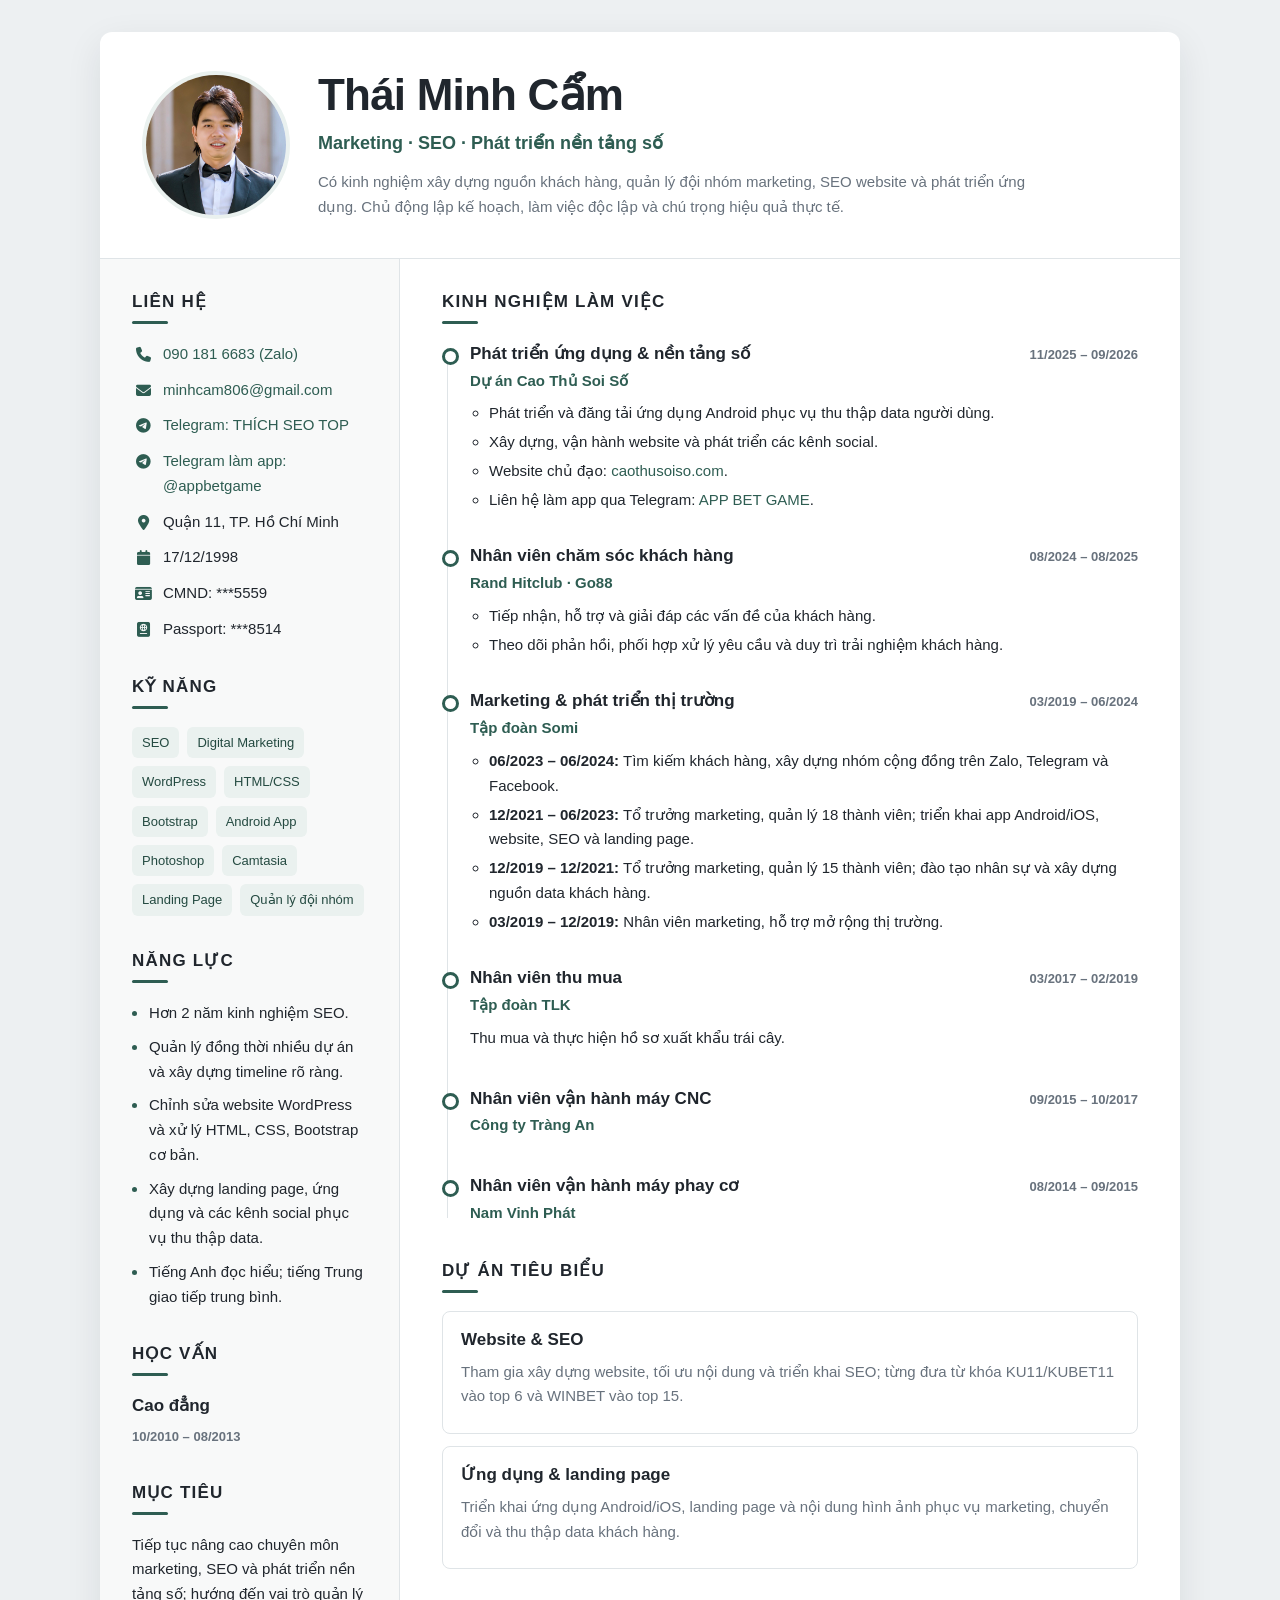
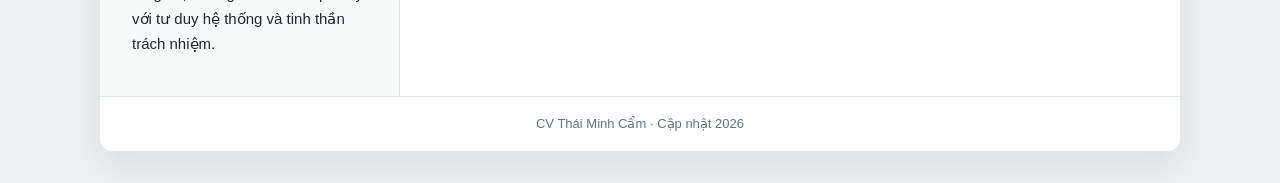
==== index.html @ f23adc75 "update" ====
<!doctype html>
<html lang="vi">
  <head>
    <meta charset="utf-8" />
    <meta name="viewport" content="width=device-width, initial-scale=1" />
    <meta
      name="description"
      content="CV Thái Minh Cẩm - Marketing, SEO và phát triển nền tảng số"
    />
    <title>CV Thái Minh Cẩm</title>
    <link rel="stylesheet" href="fonts/fontawesome/css/all.css" />
    <link rel="stylesheet" href="css/style.css" />
  </head>
  <body>
    <article class="resume">
      <header class="hero">
        <img
          class="portrait"
          src="images/photo_2024-06-10_02-25-06.jpg"
          alt="Ảnh chân dung Thái Minh Cẩm"
        />
        <div>
          <h1>Thái Minh Cẩm</h1>
          <p class="role">Marketing · SEO · Phát triển nền tảng số</p>
          <p class="summary">
            Có kinh nghiệm xây dựng nguồn khách hàng, quản lý đội nhóm
            marketing, SEO website và phát triển ứng dụng. Chủ động lập kế
            hoạch, làm việc độc lập và chú trọng hiệu quả thực tế.
          </p>
        </div>
      </header>
      <div class="layout">
        <aside>
          <section>
            <h2>Liên hệ</h2>
            <ul class="contact-list">
              <li>
                <i class="fa-solid fa-phone"></i
                ><a href="tel:0901816683">090 181 6683 (Zalo)</a>
              </li>
              <li>
                <i class="fa-solid fa-envelope"></i
                ><a href="mailto:minhcam806@gmail.com">minhcam806@gmail.com</a>
              </li>
              <li>
                <i class="fa-brands fa-telegram"></i
                ><a href="https://t.me/caamrdev" target="_blank" rel="noopener"
                  >Telegram: THÍCH SEO TOP</a
                >
              </li>
              <li>
                <i class="fa-brands fa-telegram"></i
                ><a
                  href="https://t.me/appbetgame"
                  target="_blank"
                  rel="noopener"
                  >Telegram làm app: @appbetgame</a
                >
              </li>
              <li>
                <i class="fa-solid fa-location-dot"></i
                ><span>Quận 11, TP. Hồ Chí Minh</span>
              </li>
              <li>
                <i class="fa-solid fa-calendar"></i><span>17/12/1998</span>
              </li>
              <li>
                <i class="fa-solid fa-id-card"></i><span>CMND: ***5559</span>
              </li>
              <li>
                <i class="fa-solid fa-passport"></i
                ><span>Passport: ***8514</span>
              </li>
            </ul>
          </section>
          <section>
            <h2>Kỹ năng</h2>
            <ul class="tag-list">
              <li>SEO</li>
              <li>Digital Marketing</li>
              <li>WordPress</li>
              <li>HTML/CSS</li>
              <li>Bootstrap</li>
              <li>Android App</li>
              <li>Photoshop</li>
              <li>Camtasia</li>
              <li>Landing Page</li>
              <li>Quản lý đội nhóm</li>
            </ul>
          </section>
          <section>
            <h2>Năng lực</h2>
            <ul class="plain-list">
              <li>Hơn 2 năm kinh nghiệm SEO.</li>
              <li>
                Quản lý đồng thời nhiều dự án và xây dựng timeline rõ ràng.
              </li>
              <li>
                Chỉnh sửa website WordPress và xử lý HTML, CSS, Bootstrap cơ
                bản.
              </li>
              <li>
                Xây dựng landing page, ứng dụng và các kênh social phục vụ thu
                thập data.
              </li>
              <li>Tiếng Anh đọc hiểu; tiếng Trung giao tiếp trung bình.</li>
            </ul>
          </section>
          <section>
            <h2>Học vấn</h2>
            <h3>Cao đẳng</h3>
            <p class="date">10/2010 – 08/2013</p>
          </section>
          <section>
            <h2>Mục tiêu</h2>
            <p>
              Tiếp tục nâng cao chuyên môn marketing, SEO và phát triển nền tảng
              số; hướng đến vai trò quản lý với tư duy hệ thống và tinh thần
              trách nhiệm.
            </p>
          </section>
        </aside>
        <main>
          <section>
            <h2>Kinh nghiệm làm việc</h2>
            <ol class="timeline">
              <li class="job">
                <div class="job-heading">
                  <h3>Phát triển ứng dụng &amp; nền tảng số</h3>
                  <span class="date">11/2025 – 09/2026</span>
                </div>
                <p class="company">Dự án Cao Thủ Soi Số</p>
                <ul>
                  <li>
                    Phát triển và đăng tải ứng dụng Android phục vụ thu thập
                    data người dùng.
                  </li>
                  <li>
                    Xây dựng, vận hành website và phát triển các kênh social.
                  </li>
                  <li>
                    Website chủ đạo:
                    <a
                      href="https://caothusoiso.com"
                      target="_blank"
                      rel="noopener"
                      >caothusoiso.com</a
                    >.
                  </li>
                  <li>
                    Liên hệ làm app qua Telegram:
                    <a
                      href="https://t.me/appbetgame"
                      target="_blank"
                      rel="noopener"
                      >APP BET GAME</a
                    >.
                  </li>
                </ul>
              </li>
              <li class="job">
                <div class="job-heading">
                  <h3>Nhân viên chăm sóc khách hàng</h3>
                  <span class="date">08/2024 – 08/2025</span>
                </div>
                <p class="company">Rand Hitclub · Go88</p>
                <ul>
                  <li>
                    Tiếp nhận, hỗ trợ và giải đáp các vấn đề của khách hàng.
                  </li>
                  <li>
                    Theo dõi phản hồi, phối hợp xử lý yêu cầu và duy trì trải
                    nghiệm khách hàng.
                  </li>
                </ul>
              </li>
              <li class="job">
                <div class="job-heading">
                  <h3>Marketing &amp; phát triển thị trường</h3>
                  <span class="date">03/2019 – 06/2024</span>
                </div>
                <p class="company">Tập đoàn Somi</p>
                <ul>
                  <li>
                    <strong>06/2023 – 06/2024:</strong> Tìm kiếm khách hàng, xây
                    dựng nhóm cộng đồng trên Zalo, Telegram và Facebook.
                  </li>
                  <li>
                    <strong>12/2021 – 06/2023:</strong> Tổ trưởng marketing,
                    quản lý 18 thành viên; triển khai app Android/iOS, website,
                    SEO và landing page.
                  </li>
                  <li>
                    <strong>12/2019 – 12/2021:</strong> Tổ trưởng marketing,
                    quản lý 15 thành viên; đào tạo nhân sự và xây dựng nguồn
                    data khách hàng.
                  </li>
                  <li>
                    <strong>03/2019 – 12/2019:</strong> Nhân viên marketing, hỗ
                    trợ mở rộng thị trường.
                  </li>
                </ul>
              </li>
              <li class="job">
                <div class="job-heading">
                  <h3>Nhân viên thu mua</h3>
                  <span class="date">03/2017 – 02/2019</span>
                </div>
                <p class="company">Tập đoàn TLK</p>
                <p>Thu mua và thực hiện hồ sơ xuất khẩu trái cây.</p>
              </li>
              <li class="job">
                <div class="job-heading">
                  <h3>Nhân viên vận hành máy CNC</h3>
                  <span class="date">09/2015 – 10/2017</span>
                </div>
                <p class="company">Công ty Tràng An</p>
              </li>
              <li class="job">
                <div class="job-heading">
                  <h3>Nhân viên vận hành máy phay cơ</h3>
                  <span class="date">08/2014 – 09/2015</span>
                </div>
                <p class="company">Nam Vinh Phát</p>
              </li>
            </ol>
          </section>
          <section>
            <h2>Dự án tiêu biểu</h2>
            <div class="project">
              <h3>Website &amp; SEO</h3>
              <p>
                Tham gia xây dựng website, tối ưu nội dung và triển khai SEO;
                từng đưa từ khóa KU11/KUBET11 vào top 6 và WINBET vào top 15.
              </p>
            </div>
            <div class="project">
              <h3>Ứng dụng &amp; landing page</h3>
              <p>
                Triển khai ứng dụng Android/iOS, landing page và nội dung hình
                ảnh phục vụ marketing, chuyển đổi và thu thập data khách hàng.
              </p>
            </div>
          </section>
        </main>
      </div>
      <footer>CV Thái Minh Cẩm · Cập nhật 2026</footer>
    </article>
  </body>
</html>
---- css/style.css ----
:root {
  --ink: #20262d;
  --muted: #68727d;
  --accent: #2e5d52;
  --soft: #eaf1ef;
  --line: #dfe4e7;
  --paper: #fff;
  --canvas: #edf0f2;
}
* {
  box-sizing: border-box;
}
body {
  margin: 0;
  color: var(--ink);
  background: var(--canvas);
  font:
    15px/1.65 -apple-system,
    BlinkMacSystemFont,
    "Segoe UI",
    Roboto,
    Arial,
    sans-serif;
}
a {
  color: var(--accent);
  text-decoration: none;
}
a:hover {
  text-decoration: underline;
}
.resume {
  width: min(1080px, calc(100% - 32px));
  margin: 32px auto;
  background: var(--paper);
  border-radius: 12px;
  box-shadow: 0 12px 36px rgba(25, 35, 45, 0.09);
  overflow: hidden;
}
.hero {
  display: grid;
  grid-template-columns: 148px 1fr;
  gap: 28px;
  align-items: center;
  padding: 38px 42px;
  border-bottom: 1px solid var(--line);
}
.portrait {
  width: 148px;
  height: 148px;
  object-fit: cover;
  border-radius: 50%;
  border: 4px solid var(--soft);
}
h1 {
  margin: 0;
  font-size: clamp(30px, 5vw, 44px);
  line-height: 1.15;
  letter-spacing: -0.8px;
}
.role {
  margin: 8px 0 12px;
  color: var(--accent);
  font-size: 18px;
  font-weight: 600;
}
.summary {
  max-width: 720px;
  margin: 0;
  color: var(--muted);
}
.layout {
  display: grid;
  grid-template-columns: 300px minmax(0, 1fr);
}
aside {
  padding: 32px;
  background: #f8f9f9;
  border-right: 1px solid var(--line);
}
main {
  min-width: 0;
  padding: 32px 42px 42px;
}
section + section {
  margin-top: 34px;
}
h2 {
  margin: 0 0 18px;
  font-size: 17px;
  line-height: 1.3;
  letter-spacing: 1.2px;
  text-transform: uppercase;
}
h2:after {
  content: "";
  display: block;
  width: 36px;
  height: 3px;
  margin-top: 8px;
  background: var(--accent);
  border-radius: 4px;
}
h3 {
  margin: 0;
  font-size: 17px;
  line-height: 1.4;
}
p {
  margin: 8px 0;
}
.contact-list,
.plain-list,
.tag-list,
.timeline {
  margin: 0;
  padding: 0;
  list-style: none;
}
.contact-list li {
  display: grid;
  grid-template-columns: 22px 1fr;
  gap: 9px;
  margin: 11px 0;
  overflow-wrap: anywhere;
}
.contact-list i {
  margin-top: 5px;
  color: var(--accent);
  text-align: center;
}
.plain-list li {
  position: relative;
  margin: 9px 0;
  padding-left: 17px;
}
.plain-list li:before {
  content: "";
  position: absolute;
  left: 0;
  top: 0.68em;
  width: 5px;
  height: 5px;
  border-radius: 50%;
  background: var(--accent);
}
.tag-list {
  display: flex;
  flex-wrap: wrap;
  gap: 8px;
}
.tag-list li {
  padding: 5px 10px;
  background: var(--soft);
  color: #244a41;
  border-radius: 6px;
  font-size: 13px;
}
.timeline {
  position: relative;
}
.timeline:before {
  content: "";
  position: absolute;
  top: 7px;
  bottom: 8px;
  left: 5px;
  width: 1px;
  background: var(--line);
}
.job {
  position: relative;
  padding: 0 0 28px 28px;
}
.job:last-child {
  padding-bottom: 0;
}
.job:before {
  content: "";
  position: absolute;
  top: 6px;
  left: 0;
  width: 11px;
  height: 11px;
  border: 3px solid var(--accent);
  border-radius: 50%;
  background: var(--paper);
}
.job-heading {
  display: flex;
  justify-content: space-between;
  align-items: baseline;
  gap: 18px;
}
.date {
  flex: 0 0 auto;
  color: var(--muted);
  font-size: 13px;
  font-weight: 600;
  white-space: nowrap;
}
.company {
  margin: 3px 0 8px;
  color: var(--accent);
  font-weight: 600;
}
.job ul {
  margin: 8px 0 0;
  padding-left: 19px;
}
.job li {
  margin: 4px 0;
}
.project {
  padding: 16px 18px;
  border: 1px solid var(--line);
  border-radius: 8px;
}
.project + .project {
  margin-top: 12px;
}
.project p {
  color: var(--muted);
}
footer {
  padding: 16px 42px;
  border-top: 1px solid var(--line);
  color: var(--muted);
  font-size: 13px;
  text-align: center;
}
@media (max-width: 760px) {
  .resume {
    width: 100%;
    margin: 0;
    border-radius: 0;
    box-shadow: none;
  }
  .hero {
    grid-template-columns: 92px 1fr;
    gap: 18px;
    padding: 26px 20px;
  }
  .portrait {
    width: 92px;
    height: 92px;
  }
  .summary {
    grid-column: 1/-1;
  }
  .layout {
    grid-template-columns: 1fr;
  }
  aside {
    padding: 26px 20px;
    border-right: 0;
    border-bottom: 1px solid var(--line);
  }
  main {
    padding: 28px 20px 36px;
  }
  .job-heading {
    display: block;
  }
  .date {
    display: block;
    margin-top: 4px;
    white-space: normal;
  }
}
@media (max-width: 420px) {
  .hero {
    grid-template-columns: 1fr;
    text-align: center;
  }
  .portrait {
    margin: auto;
  }
  .role {
    font-size: 16px;
  }
}
@media print {
  @page {
    margin: 12mm;
  }
  body {
    background: #fff;
    font-size: 11px;
  }
  .resume {
    width: 100%;
    margin: 0;
    box-shadow: none;
    border-radius: 0;
  }
  .hero {
    padding: 20px 24px;
  }
  aside,
  main {
    padding: 22px 24px;
  }
  section + section {
    margin-top: 22px;
  }
  .job {
    padding-bottom: 18px;
    break-inside: avoid;
  }
  a {
    color: inherit;
  }
}
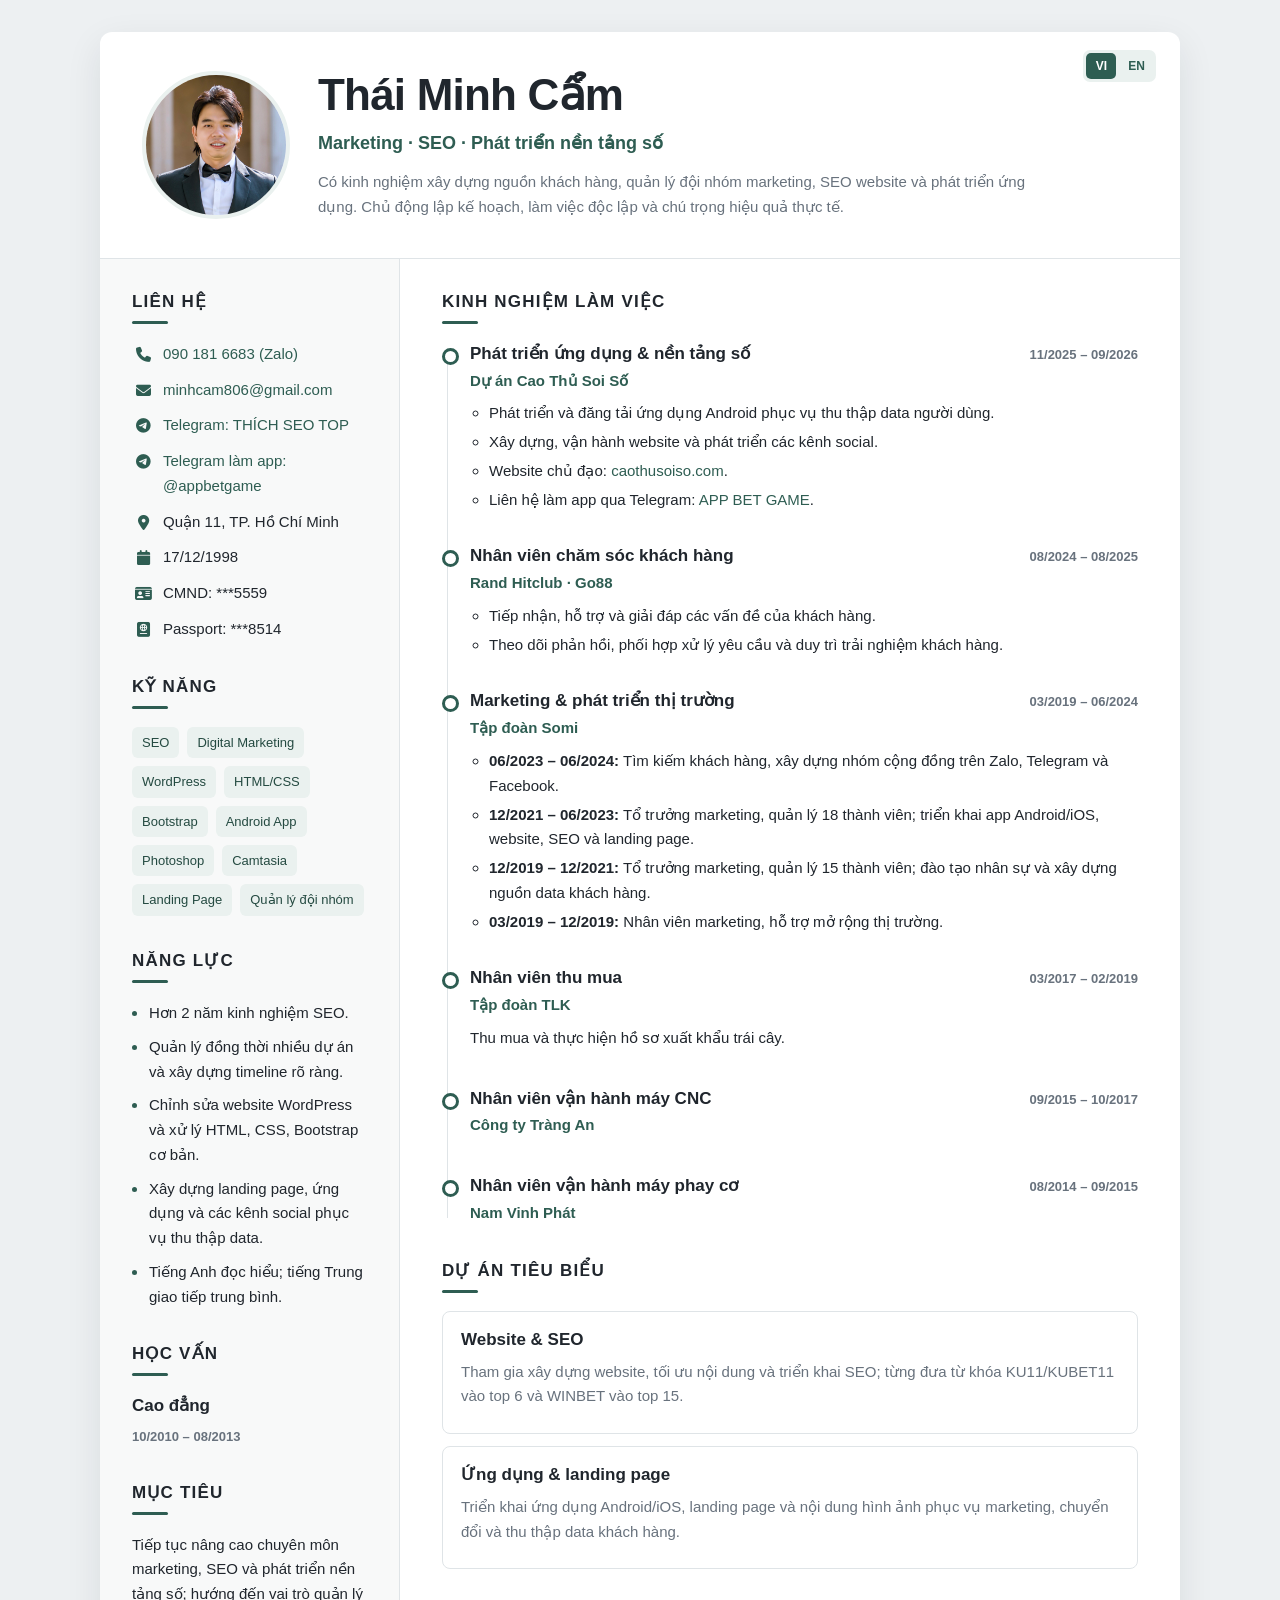
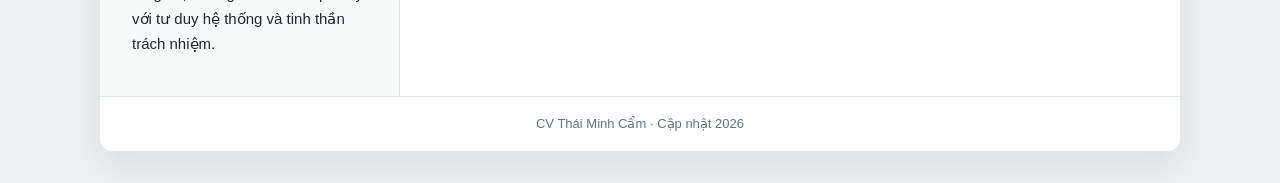
==== commit d2c0f9ba: "en" ====
--- a/index.html
+++ b/index.html
@@ -14,6 +14,10 @@
   <body>
     <article class="resume">
       <header class="hero">
+        <nav class="language-switcher" aria-label="Chọn ngôn ngữ">
+          <span aria-current="page">VI</span>
+          <a href="en.html" lang="en" hreflang="en">EN</a>
+        </nav>
         <img
           class="portrait"
           src="images/photo_2024-06-10_02-25-06.jpg"
--- a/css/style.css
+++ b/css/style.css
@@ -38,12 +38,41 @@
   overflow: hidden;
 }
 .hero {
+  position: relative;
   display: grid;
   grid-template-columns: 148px 1fr;
   gap: 28px;
   align-items: center;
   padding: 38px 42px;
   border-bottom: 1px solid var(--line);
+}
+.language-switcher {
+  position: absolute;
+  top: 18px;
+  right: 24px;
+  display: flex;
+  gap: 4px;
+  padding: 3px;
+  background: var(--soft);
+  border-radius: 7px;
+  font-size: 12px;
+  font-weight: 700;
+  line-height: 1;
+}
+.language-switcher a,
+.language-switcher span {
+  min-width: 30px;
+  padding: 7px 8px;
+  border-radius: 5px;
+  text-align: center;
+}
+.language-switcher span {
+  color: #fff;
+  background: var(--accent);
+}
+.language-switcher a:hover {
+  background: rgba(255, 255, 255, 0.7);
+  text-decoration: none;
 }
 .portrait {
   width: 148px;
@@ -311,4 +340,7 @@
   a {
     color: inherit;
   }
-}
+  .language-switcher {
+    display: none;
+  }
+}
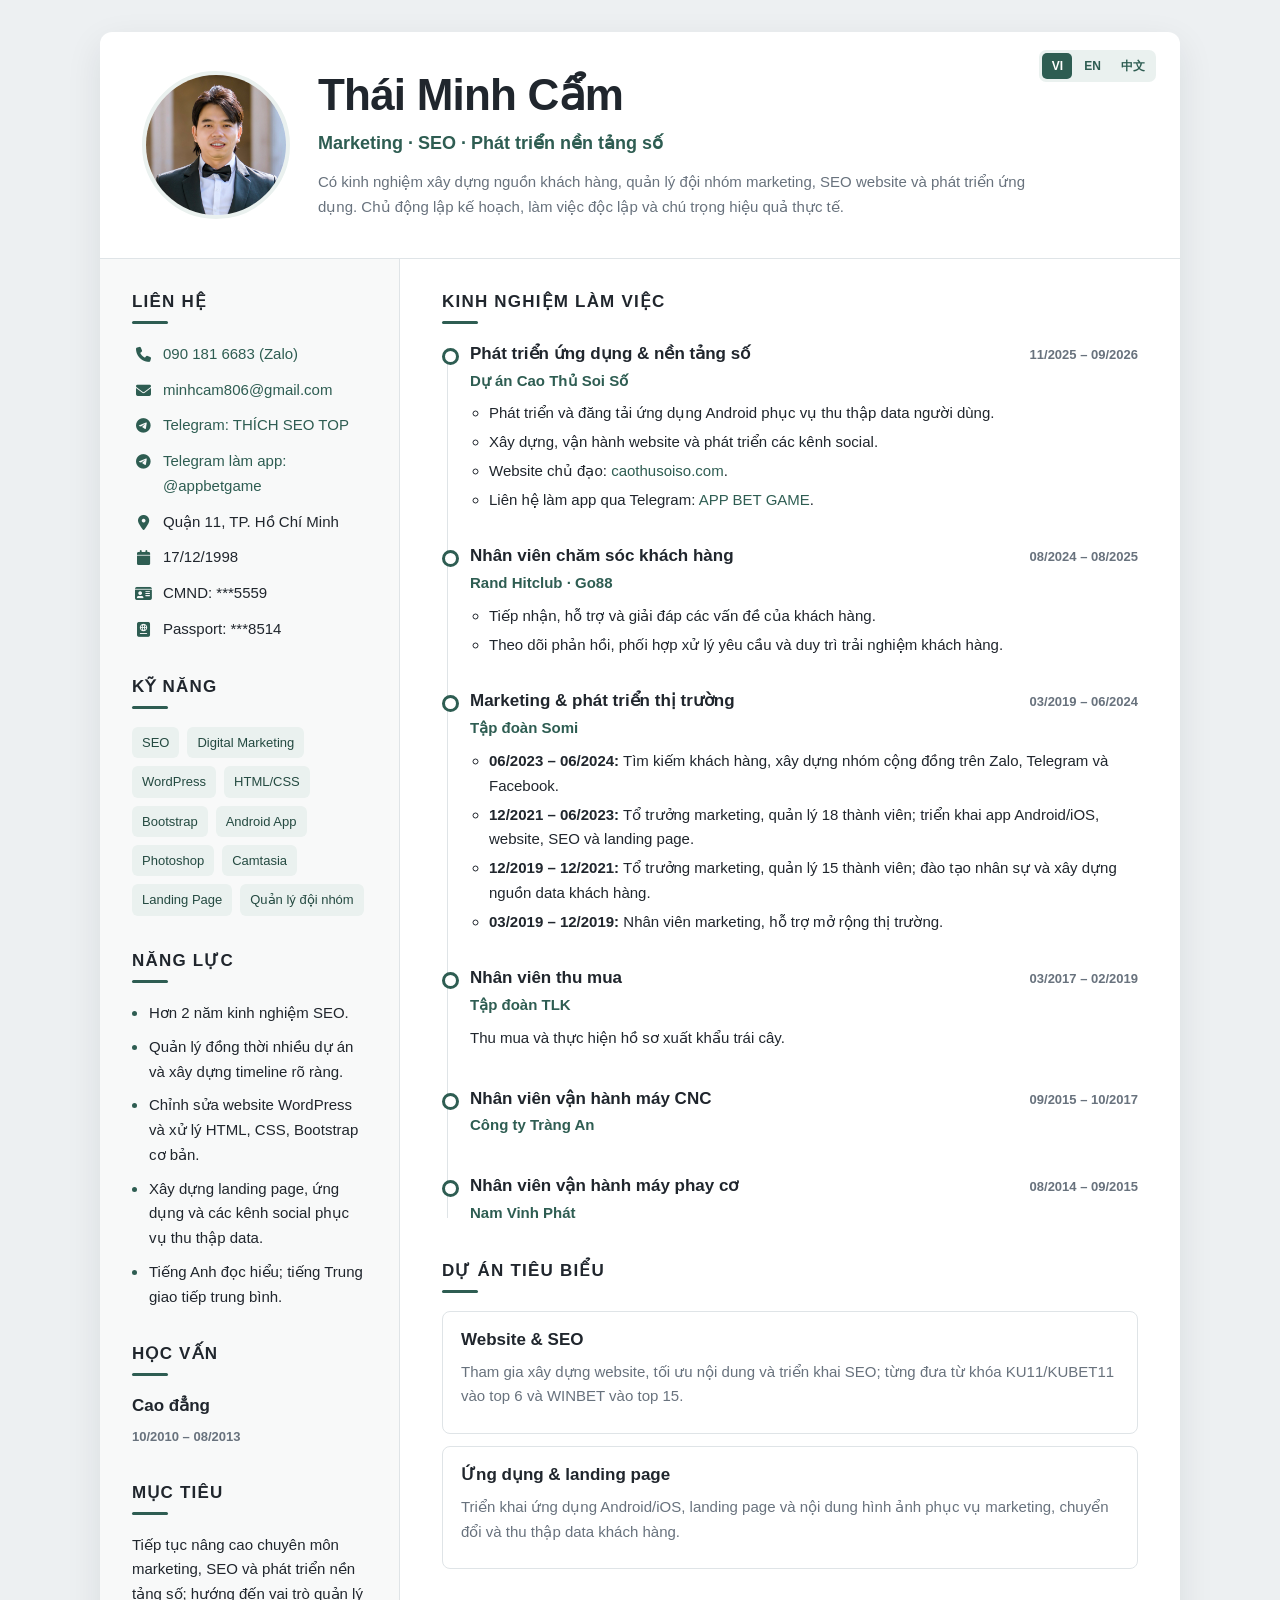
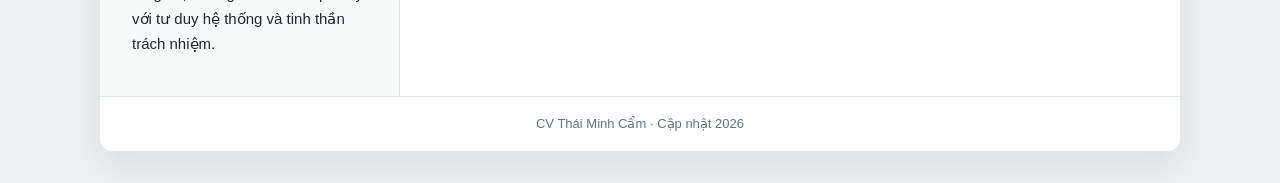
==== commit fbb6164a: "china" ====
--- a/index.html
+++ b/index.html
@@ -17,6 +17,7 @@
         <nav class="language-switcher" aria-label="Chọn ngôn ngữ">
           <span aria-current="page">VI</span>
           <a href="en.html" lang="en" hreflang="en">EN</a>
+          <a href="zh.html" lang="zh-Hans" hreflang="zh-Hans">中文</a>
         </nav>
         <img
           class="portrait"
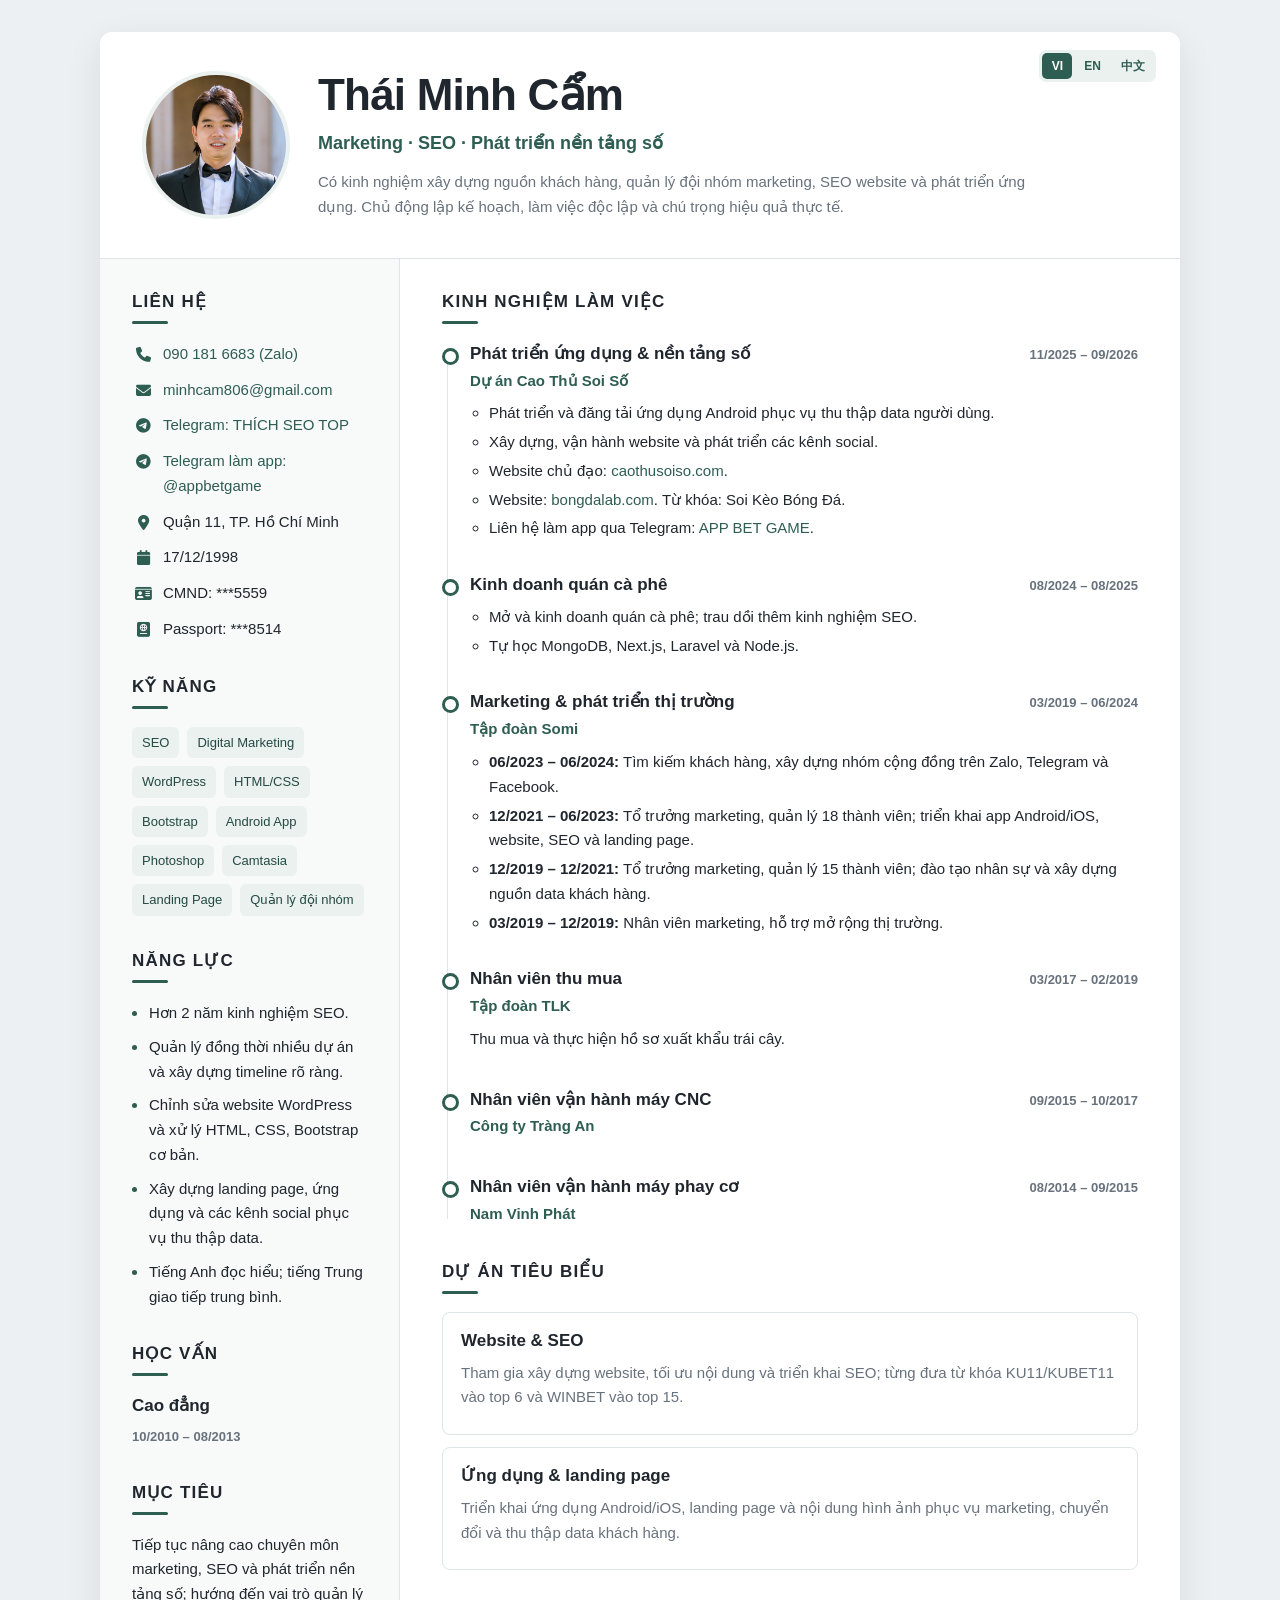
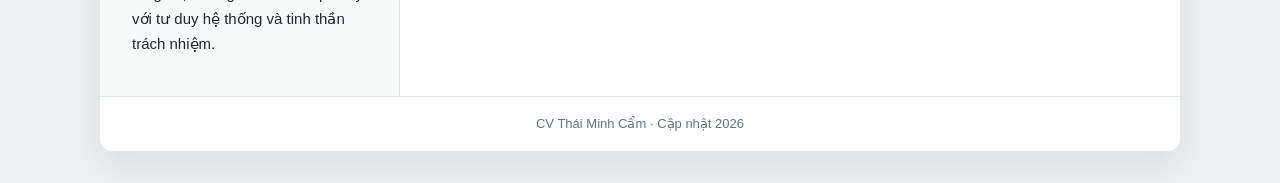
==== commit 3c4da631: "fix cv" ====
--- a/index.html
+++ b/index.html
@@ -153,6 +153,15 @@
                     >.
                   </li>
                   <li>
+                    Website:
+                    <a
+                      href="https://bongdalab.com"
+                      target="_blank"
+                      rel="noopener"
+                      >bongdalab.com</a
+                    >. Từ khóa: Soi Kèo Bóng Đá.
+                  </li>
+                  <li>
                     Liên hệ làm app qua Telegram:
                     <a
                       href="https://t.me/appbetgame"
@@ -165,18 +174,12 @@
               </li>
               <li class="job">
                 <div class="job-heading">
-                  <h3>Nhân viên chăm sóc khách hàng</h3>
+                  <h3>Kinh doanh quán cà phê</h3>
                   <span class="date">08/2024 – 08/2025</span>
                 </div>
-                <p class="company">Rand Hitclub · Go88</p>
                 <ul>
-                  <li>
-                    Tiếp nhận, hỗ trợ và giải đáp các vấn đề của khách hàng.
-                  </li>
-                  <li>
-                    Theo dõi phản hồi, phối hợp xử lý yêu cầu và duy trì trải
-                    nghiệm khách hàng.
-                  </li>
+                  <li>Mở và kinh doanh quán cà phê; trau dồi thêm kinh nghiệm SEO.</li>
+                  <li>Tự học MongoDB, Next.js, Laravel và Node.js.</li>
                 </ul>
               </li>
               <li class="job">
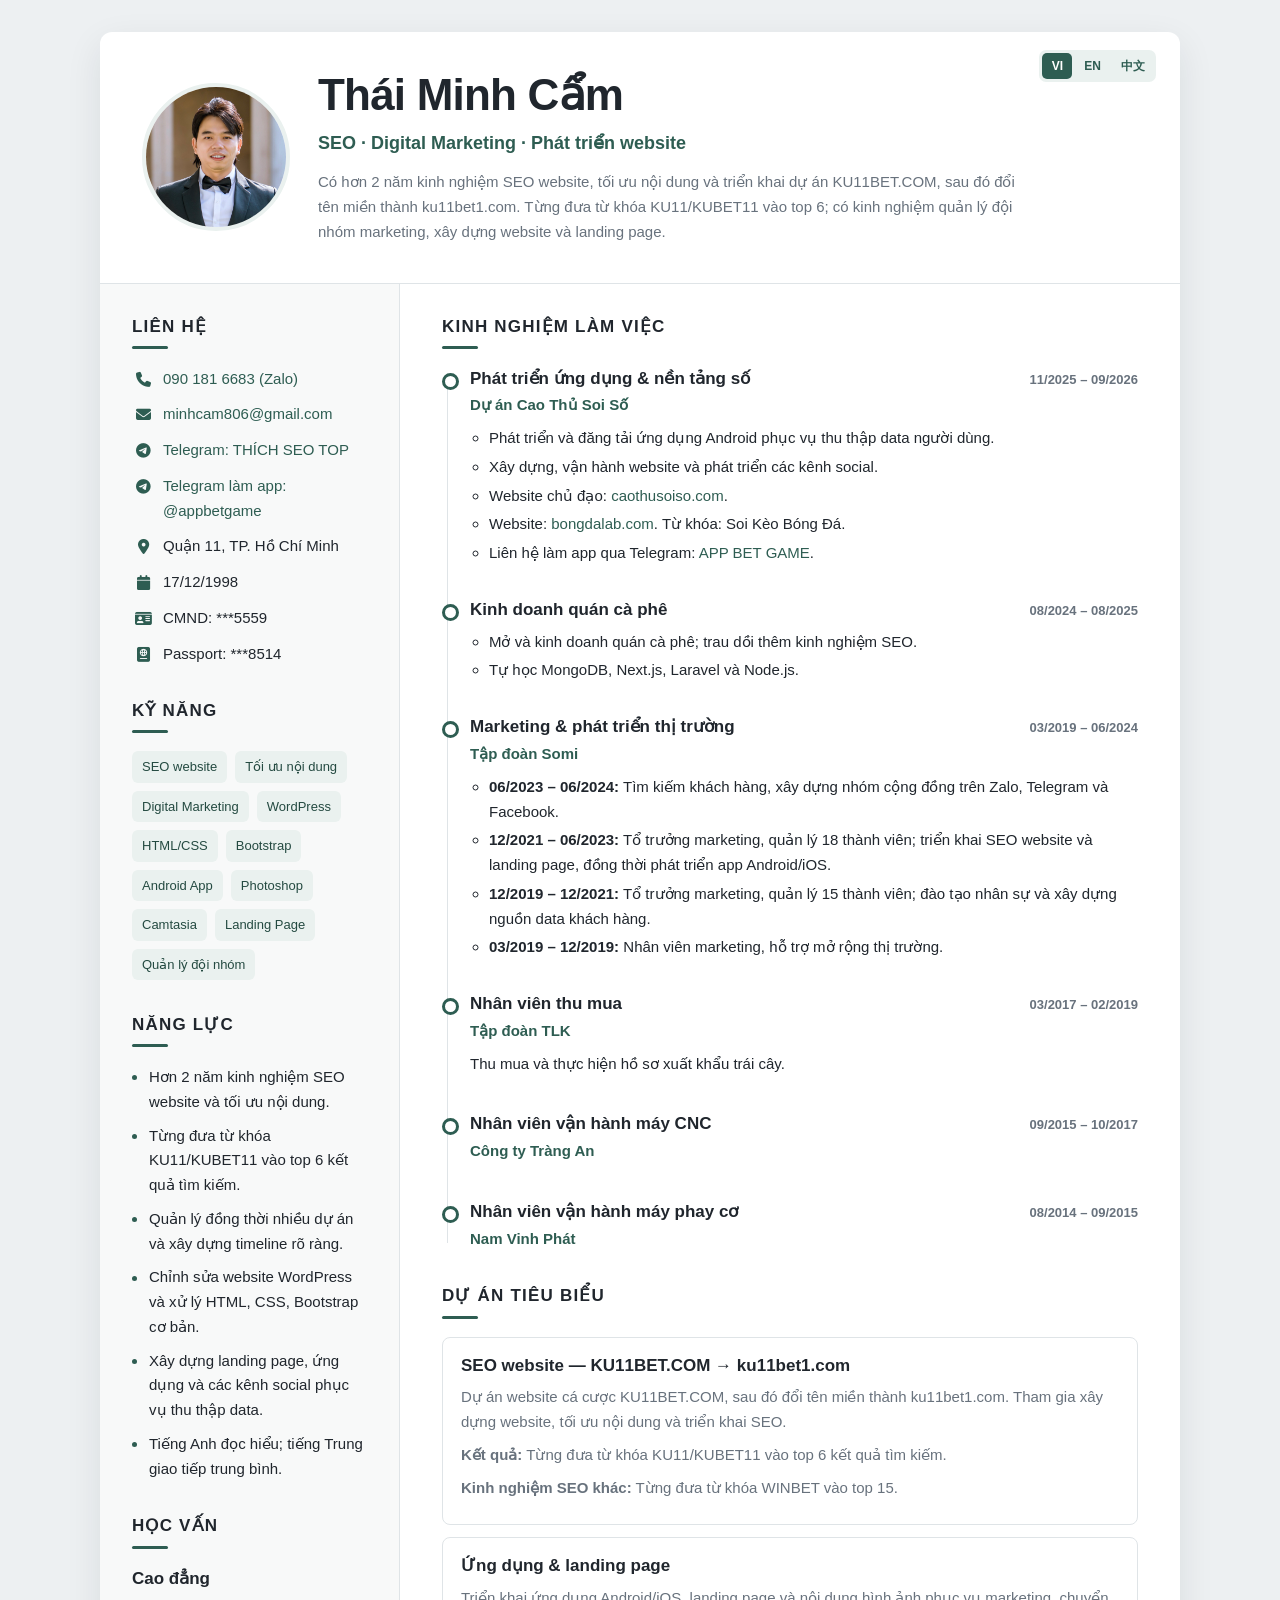
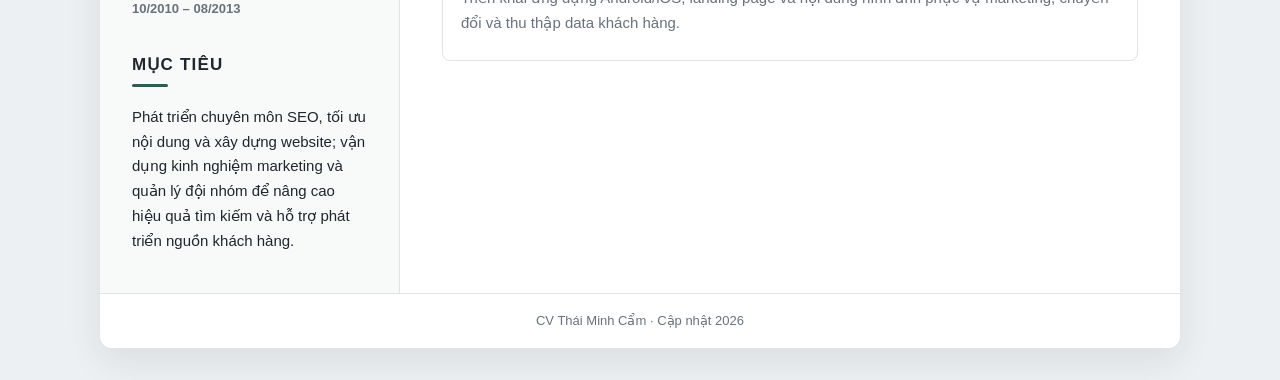
==== commit 97746e92: "update" ====
--- a/index.html
+++ b/index.html
@@ -5,7 +5,7 @@
     <meta name="viewport" content="width=device-width, initial-scale=1" />
     <meta
       name="description"
-      content="CV Thái Minh Cẩm - Marketing, SEO và phát triển nền tảng số"
+      content="CV Thái Minh Cẩm - SEO, Digital Marketing và phát triển website"
     />
     <title>CV Thái Minh Cẩm</title>
     <link rel="stylesheet" href="fonts/fontawesome/css/all.css" />
@@ -26,11 +26,12 @@
         />
         <div>
           <h1>Thái Minh Cẩm</h1>
-          <p class="role">Marketing · SEO · Phát triển nền tảng số</p>
+          <p class="role">SEO · Digital Marketing · Phát triển website</p>
           <p class="summary">
-            Có kinh nghiệm xây dựng nguồn khách hàng, quản lý đội nhóm
-            marketing, SEO website và phát triển ứng dụng. Chủ động lập kế
-            hoạch, làm việc độc lập và chú trọng hiệu quả thực tế.
+            Có hơn 2 năm kinh nghiệm SEO website, tối ưu nội dung và triển khai
+            dự án KU11BET.COM, sau đó đổi tên miền thành ku11bet1.com.
+            Từng đưa từ khóa KU11/KUBET11 vào top 6; có kinh nghiệm quản lý
+            đội nhóm marketing, xây dựng website và landing page.
           </p>
         </div>
       </header>
@@ -81,7 +82,8 @@
           <section>
             <h2>Kỹ năng</h2>
             <ul class="tag-list">
-              <li>SEO</li>
+              <li>SEO website</li>
+              <li>Tối ưu nội dung</li>
               <li>Digital Marketing</li>
               <li>WordPress</li>
               <li>HTML/CSS</li>
@@ -96,7 +98,8 @@
           <section>
             <h2>Năng lực</h2>
             <ul class="plain-list">
-              <li>Hơn 2 năm kinh nghiệm SEO.</li>
+              <li>Hơn 2 năm kinh nghiệm SEO website và tối ưu nội dung.</li>
+              <li>Từng đưa từ khóa KU11/KUBET11 vào top 6 kết quả tìm kiếm.</li>
               <li>
                 Quản lý đồng thời nhiều dự án và xây dựng timeline rõ ràng.
               </li>
@@ -119,9 +122,9 @@
           <section>
             <h2>Mục tiêu</h2>
             <p>
-              Tiếp tục nâng cao chuyên môn marketing, SEO và phát triển nền tảng
-              số; hướng đến vai trò quản lý với tư duy hệ thống và tinh thần
-              trách nhiệm.
+              Phát triển chuyên môn SEO, tối ưu nội dung và xây dựng website;
+              vận dụng kinh nghiệm marketing và quản lý đội nhóm để nâng cao
+              hiệu quả tìm kiếm và hỗ trợ phát triển nguồn khách hàng.
             </p>
           </section>
         </aside>
@@ -195,8 +198,8 @@
                   </li>
                   <li>
                     <strong>12/2021 – 06/2023:</strong> Tổ trưởng marketing,
-                    quản lý 18 thành viên; triển khai app Android/iOS, website,
-                    SEO và landing page.
+                    quản lý 18 thành viên; triển khai SEO website và landing page,
+                    đồng thời phát triển app Android/iOS.
                   </li>
                   <li>
                     <strong>12/2019 – 12/2021:</strong> Tổ trưởng marketing,
@@ -236,11 +239,14 @@
           <section>
             <h2>Dự án tiêu biểu</h2>
             <div class="project">
-              <h3>Website &amp; SEO</h3>
+              <h3>SEO website — KU11BET.COM → ku11bet1.com</h3>
               <p>
-                Tham gia xây dựng website, tối ưu nội dung và triển khai SEO;
-                từng đưa từ khóa KU11/KUBET11 vào top 6 và WINBET vào top 15.
+                Dự án website cá cược KU11BET.COM, sau đó đổi tên miền thành
+                ku11bet1.com. Tham gia xây dựng website, tối ưu nội dung và
+                triển khai SEO.
               </p>
+              <p><strong>Kết quả:</strong> Từng đưa từ khóa KU11/KUBET11 vào top 6 kết quả tìm kiếm.</p>
+              <p><strong>Kinh nghiệm SEO khác:</strong> Từng đưa từ khóa WINBET vào top 15.</p>
             </div>
             <div class="project">
               <h3>Ứng dụng &amp; landing page</h3>
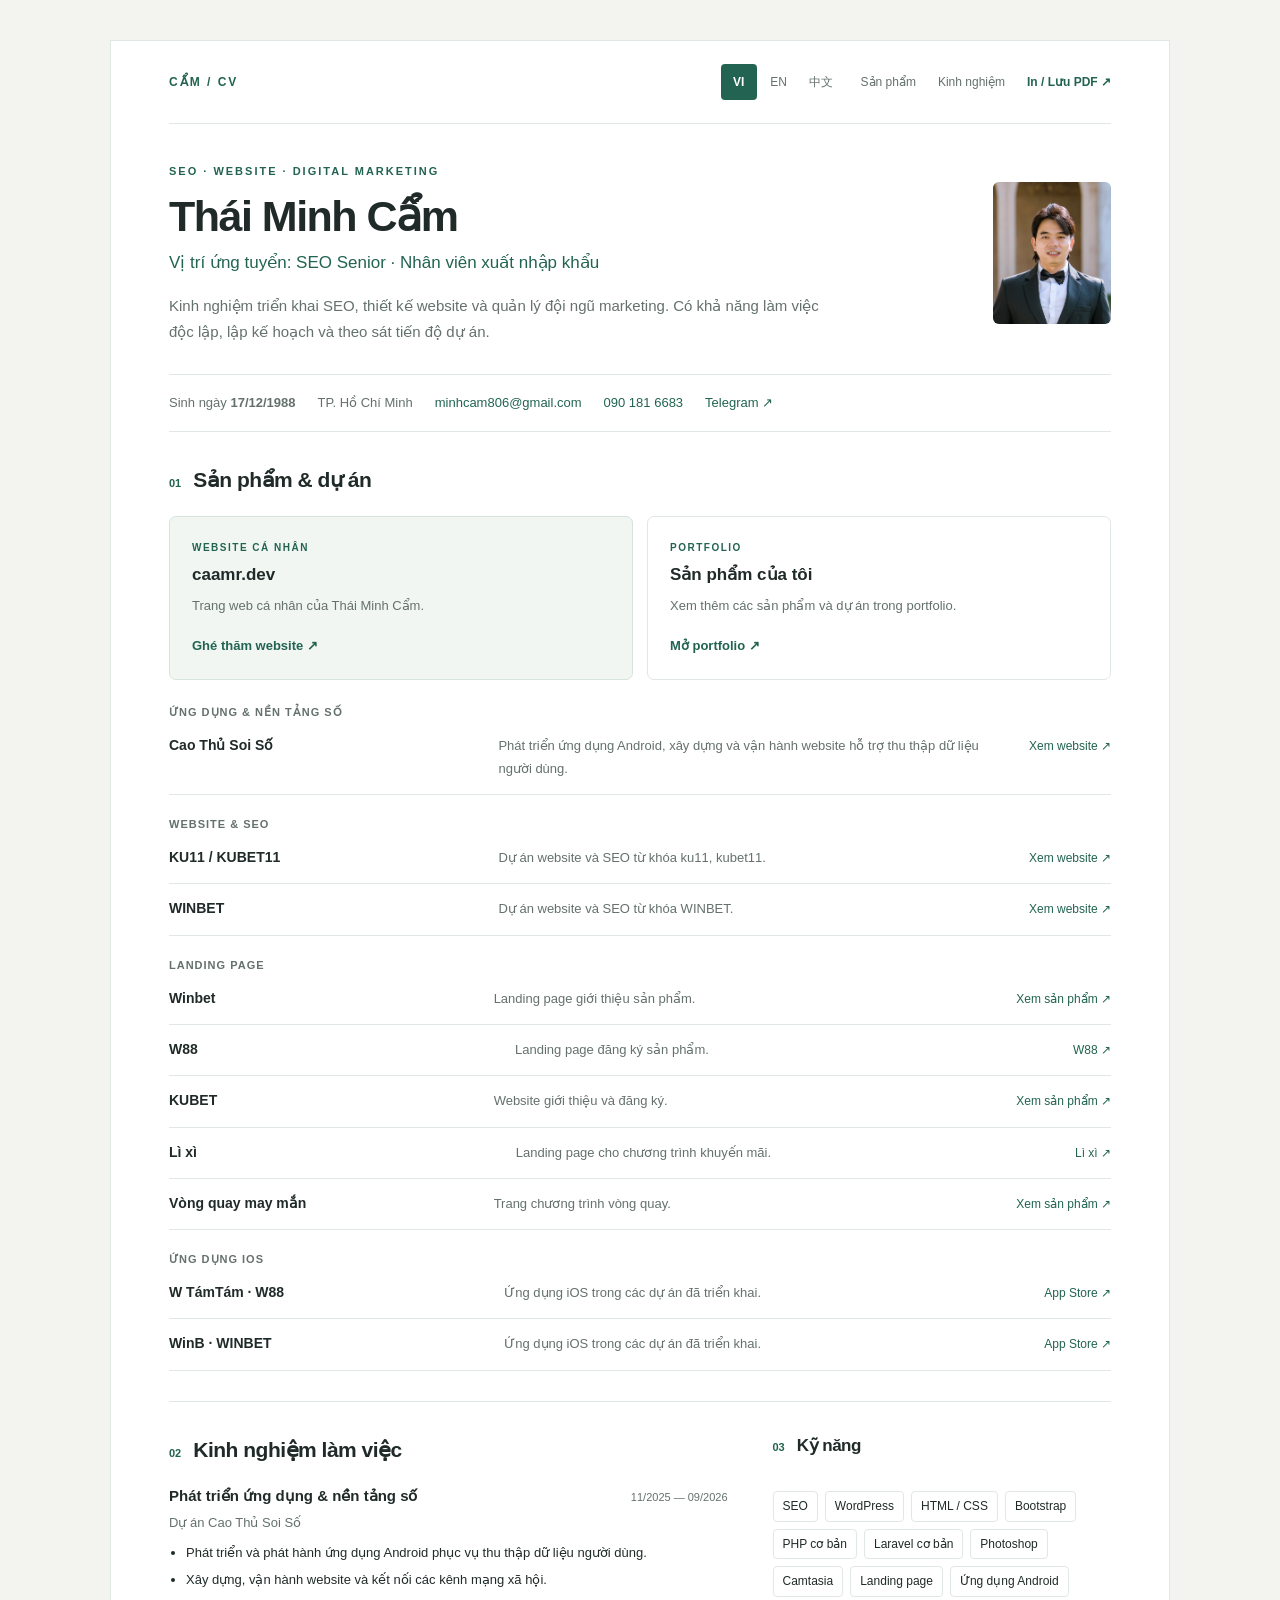
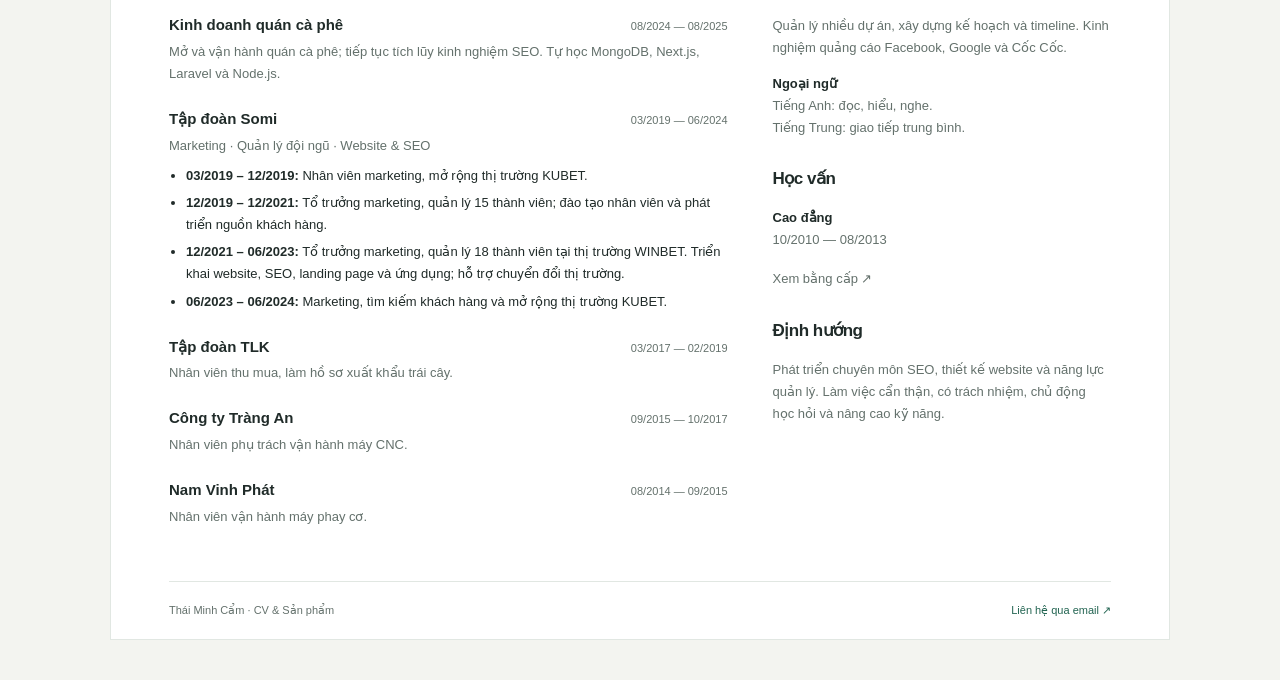
==== commit 74665a71: "update cv 25/10/24" ====
--- a/index.html
+++ b/index.html
@@ -5,260 +5,338 @@
     <meta name="viewport" content="width=device-width, initial-scale=1" />
     <meta
       name="description"
-      content="CV Thái Minh Cẩm - SEO, Digital Marketing và phát triển website"
+      content="CV Thái Minh Cẩm — SEO, thiết kế website và digital marketing. Sản phẩm, kinh nghiệm và thông tin liên hệ."
     />
-    <title>CV Thái Minh Cẩm</title>
-    <link rel="stylesheet" href="fonts/fontawesome/css/all.css" />
-    <link rel="stylesheet" href="css/style.css" />
+    <meta name="theme-color" content="#226451" />
+    <title>Thái Minh Cẩm — CV & Sản phẩm</title>
+    <link rel="alternate" hreflang="vi" href="index.html" />
+    <link rel="alternate" hreflang="en" href="en.html" />
+    <link rel="alternate" hreflang="zh-CN" href="zh.html" />
+    <link rel="stylesheet" href="styles.css" />
   </head>
   <body>
-    <article class="resume">
-      <header class="hero">
-        <nav class="language-switcher" aria-label="Chọn ngôn ngữ">
-          <span aria-current="page">VI</span>
-          <a href="en.html" lang="en" hreflang="en">EN</a>
-          <a href="zh.html" lang="zh-Hans" hreflang="zh-Hans">中文</a>
-        </nav>
-        <img
-          class="portrait"
-          src="images/photo_2024-06-10_02-25-06.jpg"
-          alt="Ảnh chân dung Thái Minh Cẩm"
-        />
-        <div>
-          <h1>Thái Minh Cẩm</h1>
-          <p class="role">SEO · Digital Marketing · Phát triển website</p>
-          <p class="summary">
-            Có hơn 2 năm kinh nghiệm SEO website, tối ưu nội dung và triển khai
-            dự án KU11BET.COM, sau đó đổi tên miền thành ku11bet1.com.
-            Từng đưa từ khóa KU11/KUBET11 vào top 6; có kinh nghiệm quản lý
-            đội nhóm marketing, xây dựng website và landing page.
+    <main class="sheet">
+      <header>
+        <div class="topbar">
+          <a class="brand" href="#">CẨM / CV</a>
+          <nav class="language-switcher" aria-label="Chọn ngôn ngữ">
+            <a href="index.html" lang="vi" hreflang="vi" aria-current="page"
+              >VI</a
+            >
+            <a href="en.html" lang="en" hreflang="en">EN</a>
+            <a href="zh.html" lang="zh-CN" hreflang="zh-CN">中文</a>
+          </nav>
+          <nav aria-label="Điều hướng CV">
+            <a href="#san-pham">Sản phẩm</a>
+            <a href="#kinh-nghiem">Kinh nghiệm</a>
+            <button class="print" type="button" onclick="window.print()">
+              In / Lưu PDF ↗
+            </button>
+          </nav>
+        </div>
+        <div class="hero">
+          <div>
+            <p class="eyebrow">SEO · Website · Digital Marketing</p>
+            <h1>Thái Minh Cẩm</h1>
+            <p class="role">Vị trí ứng tuyển: SEO Senior · Nhân viên xuất nhập khẩu</p>
+            <p class="intro">
+              Kinh nghiệm triển khai SEO, thiết kế website và quản lý đội ngũ
+              marketing. Có khả năng làm việc độc lập, lập kế hoạch và theo sát
+              tiến độ dự án.
+            </p>
+          </div>
+          <img
+            class="portrait"
+            src="images/photo_2024-06-10_02-25-06.jpg"
+            alt="Ảnh chân dung Thái Minh Cẩm"
+            width="118"
+            height="142"
+          />
+        </div>
+        <div class="contacts" aria-label="Thông tin cá nhân và liên hệ">
+          <span>Sinh ngày <strong>17/12/1988</strong></span>
+          <span>TP. Hồ Chí Minh</span>
+          <a href="mailto:minhcam806@gmail.com">minhcam806@gmail.com</a>
+          <a href="tel:+84901816683">090 181 6683</a>
+          <a
+            href="https://t.me/caamrdev"
+            target="_blank"
+            rel="noopener noreferrer"
+            >Telegram ↗</a
+          >
+        </div>
+      </header>
+      <section id="san-pham" aria-labelledby="products-title">
+        <div class="section-head">
+          <span class="number">01</span>
+          <h2 id="products-title">Sản phẩm & dự án</h2>
+        </div>
+        <div class="featured">
+          <article class="feature primary">
+            <span class="tag">Website cá nhân</span>
+            <h3>caamr.dev</h3>
+            <p>Trang web cá nhân của Thái Minh Cẩm.</p>
+            <a
+              href="https://caamr.dev"
+              target="_blank"
+              rel="noopener noreferrer"
+              >Ghé thăm website ↗</a
+            >
+          </article>
+          <article class="feature">
+            <span class="tag">Portfolio</span>
+            <h3>Sản phẩm của tôi</h3>
+            <p>Xem thêm các sản phẩm và dự án trong portfolio.</p>
+            <a
+              href="https://porfoliocaamr.vercel.app/"
+              target="_blank"
+              rel="noopener noreferrer"
+              >Mở portfolio ↗</a
+            >
+          </article>
+        </div>
+        <p class="project-group">Ứng dụng & nền tảng số</p>
+        <article class="project">
+          <h3>Cao Thủ Soi Số</h3>
+          <p>
+            Phát triển ứng dụng Android, xây dựng và vận hành website hỗ trợ thu
+            thập dữ liệu người dùng.
           </p>
-        </div>
-      </header>
-      <div class="layout">
-        <aside>
-          <section>
-            <h2>Liên hệ</h2>
-            <ul class="contact-list">
-              <li>
-                <i class="fa-solid fa-phone"></i
-                ><a href="tel:0901816683">090 181 6683 (Zalo)</a>
-              </li>
-              <li>
-                <i class="fa-solid fa-envelope"></i
-                ><a href="mailto:minhcam806@gmail.com">minhcam806@gmail.com</a>
-              </li>
-              <li>
-                <i class="fa-brands fa-telegram"></i
-                ><a href="https://t.me/caamrdev" target="_blank" rel="noopener"
-                  >Telegram: THÍCH SEO TOP</a
-                >
-              </li>
-              <li>
-                <i class="fa-brands fa-telegram"></i
-                ><a
-                  href="https://t.me/appbetgame"
-                  target="_blank"
-                  rel="noopener"
-                  >Telegram làm app: @appbetgame</a
-                >
-              </li>
-              <li>
-                <i class="fa-solid fa-location-dot"></i
-                ><span>Quận 11, TP. Hồ Chí Minh</span>
-              </li>
-              <li>
-                <i class="fa-solid fa-calendar"></i><span>17/12/1998</span>
-              </li>
-              <li>
-                <i class="fa-solid fa-id-card"></i><span>CMND: ***5559</span>
-              </li>
-              <li>
-                <i class="fa-solid fa-passport"></i
-                ><span>Passport: ***8514</span>
+          <a
+            href="https://caothusoiso.com"
+            target="_blank"
+            rel="noopener noreferrer"
+            >Xem website ↗</a
+          >
+        </article>
+        <p class="project-group">Website & SEO</p>
+        <article class="project">
+          <h3>KU11 / KUBET11</h3>
+          <p>Dự án website và SEO từ khóa ku11, kubet11.</p>
+          <a
+            href="https://ku11bet1.com"
+            target="_blank"
+            rel="noopener noreferrer"
+            >Xem website ↗</a
+          >
+        </article>
+        <article class="project">
+          <h3>WINBET</h3>
+          <p>Dự án website và SEO từ khóa WINBET.</p>
+          <a
+            href="https://webwinbet.com"
+            target="_blank"
+            rel="noopener noreferrer"
+            >Xem website ↗</a
+          >
+        </article>
+        <p class="project-group">Landing page</p>
+        <article class="project">
+          <h3>Winbet</h3>
+          <p>Landing page giới thiệu sản phẩm.</p>
+          <a
+            href="https://www.kuby77pro.asia/winbet"
+            target="_blank"
+            rel="noopener noreferrer"
+            >Xem sản phẩm ↗</a
+          >
+        </article>
+        <article class="project">
+          <h3>W88</h3>
+          <p>Landing page đăng ký sản phẩm.</p>
+          <a
+            href="https://www.trangchudangkygame.online/w88"
+            target="_blank"
+            rel="noopener noreferrer"
+            >W88 ↗</a
+          >
+        </article>
+        <article class="project">
+          <h3>KUBET</h3>
+          <p>Website giới thiệu và đăng ký.</p>
+          <a
+            href="https://www.trangchudangkygame.online"
+            target="_blank"
+            rel="noopener noreferrer"
+            >Xem sản phẩm ↗</a
+          >
+        </article>
+        <article class="project">
+          <h3>Lì xì</h3>
+          <p>Landing page cho chương trình khuyến mãi.</p>
+          <a
+            href="https://lixi.quadoithuong.com/"
+            target="_blank"
+            rel="noopener noreferrer"
+            >Lì xì ↗</a
+          >
+        </article>
+        <article class="project">
+          <h3>Vòng quay may mắn</h3>
+          <p>Trang chương trình vòng quay.</p>
+          <a
+            href="https://spin.trangchudangkygame.online/"
+            target="_blank"
+            rel="noopener noreferrer"
+            >Xem sản phẩm ↗</a
+          >
+        </article>
+        <p class="project-group">Ứng dụng iOS</p>
+        <article class="project">
+          <h3>W TámTám · W88</h3>
+          <p>Ứng dụng iOS trong các dự án đã triển khai.</p>
+          <a
+            href="https://apps.apple.com/vn/app/w-t%C3%A1mt%C3%A1m/id6448176422?l=vi"
+            target="_blank"
+            rel="noopener noreferrer"
+            >App Store ↗</a
+          >
+        </article>
+        <article class="project">
+          <h3>WinB · WINBET</h3>
+          <p>Ứng dụng iOS trong các dự án đã triển khai.</p>
+          <a
+            href="https://apps.apple.com/vn/app/winb/id6448887584?l=vi"
+            target="_blank"
+            rel="noopener noreferrer"
+            >App Store ↗</a
+          >
+        </article>
+      </section>
+      <div class="lower">
+        <section id="kinh-nghiem" aria-labelledby="experience-title">
+          <div class="section-head">
+            <span class="number">02</span>
+            <h2 id="experience-title">Kinh nghiệm làm việc</h2>
+          </div>
+          <article class="job">
+            <div class="job-head">
+              <h3>Phát triển ứng dụng & nền tảng số</h3>
+              <span class="date">11/2025 — 09/2026</span>
+            </div>
+            <p>Dự án Cao Thủ Soi Số</p>
+            <ul>
+              <li>
+                Phát triển và phát hành ứng dụng Android phục vụ thu thập dữ
+                liệu người dùng.
+              </li>
+              <li>
+                Xây dựng, vận hành website và kết nối các kênh mạng xã hội.
               </li>
             </ul>
-          </section>
-          <section>
-            <h2>Kỹ năng</h2>
-            <ul class="tag-list">
-              <li>SEO website</li>
-              <li>Tối ưu nội dung</li>
-              <li>Digital Marketing</li>
+          </article>
+          <article class="job">
+            <div class="job-head">
+              <h3>Kinh doanh quán cà phê</h3>
+              <span class="date">08/2024 — 08/2025</span>
+            </div>
+            <p>
+              Mở và vận hành quán cà phê; tiếp tục tích lũy kinh nghiệm SEO. Tự
+              học MongoDB, Next.js, Laravel và Node.js.
+            </p>
+          </article>
+          <article class="job">
+            <div class="job-head">
+              <h3>Tập đoàn Somi</h3>
+              <span class="date">03/2019 — 06/2024</span>
+            </div>
+            <p>Marketing · Quản lý đội ngũ · Website & SEO</p>
+            <ul>
+              <li>
+                <strong>03/2019 – 12/2019:</strong> Nhân viên marketing, mở rộng
+                thị trường KUBET.
+              </li>
+              <li>
+                <strong>12/2019 – 12/2021:</strong> Tổ trưởng marketing, quản lý
+                15 thành viên; đào tạo nhân viên và phát triển nguồn khách hàng.
+              </li>
+              <li>
+                <strong>12/2021 – 06/2023:</strong> Tổ trưởng marketing, quản lý
+                18 thành viên tại thị trường WINBET. Triển khai website, SEO,
+                landing page và ứng dụng; hỗ trợ chuyển đổi thị trường.
+              </li>
+              <li>
+                <strong>06/2023 – 06/2024:</strong> Marketing, tìm kiếm khách
+                hàng và mở rộng thị trường KUBET.
+              </li>
+            </ul>
+          </article>
+          <article class="job">
+            <div class="job-head">
+              <h3>Tập đoàn TLK</h3>
+              <span class="date">03/2017 — 02/2019</span>
+            </div>
+            <p>Nhân viên thu mua, làm hồ sơ xuất khẩu trái cây.</p>
+          </article>
+          <article class="job">
+            <div class="job-head">
+              <h3>Công ty Tràng An</h3>
+              <span class="date">09/2015 — 10/2017</span>
+            </div>
+            <p>Nhân viên phụ trách vận hành máy CNC.</p>
+          </article>
+          <article class="job">
+            <div class="job-head">
+              <h3>Nam Vinh Phát</h3>
+              <span class="date">08/2014 — 09/2015</span>
+            </div>
+            <p>Nhân viên vận hành máy phay cơ.</p>
+          </article>
+        </section>
+        <section aria-label="Kỹ năng và học vấn">
+          <div class="aside-section">
+            <div class="section-head">
+              <span class="number">03</span>
+              <h2>Kỹ năng</h2>
+            </div>
+            <ul class="skills">
+              <li>SEO</li>
               <li>WordPress</li>
-              <li>HTML/CSS</li>
+              <li>HTML / CSS</li>
               <li>Bootstrap</li>
-              <li>Android App</li>
+              <li>PHP cơ bản</li>
+              <li>Laravel cơ bản</li>
               <li>Photoshop</li>
               <li>Camtasia</li>
-              <li>Landing Page</li>
-              <li>Quản lý đội nhóm</li>
+              <li>Landing page</li>
+              <li>Ứng dụng Android</li>
             </ul>
-          </section>
-          <section>
-            <h2>Năng lực</h2>
-            <ul class="plain-list">
-              <li>Hơn 2 năm kinh nghiệm SEO website và tối ưu nội dung.</li>
-              <li>Từng đưa từ khóa KU11/KUBET11 vào top 6 kết quả tìm kiếm.</li>
-              <li>
-                Quản lý đồng thời nhiều dự án và xây dựng timeline rõ ràng.
-              </li>
-              <li>
-                Chỉnh sửa website WordPress và xử lý HTML, CSS, Bootstrap cơ
-                bản.
-              </li>
-              <li>
-                Xây dựng landing page, ứng dụng và các kênh social phục vụ thu
-                thập data.
-              </li>
-              <li>Tiếng Anh đọc hiểu; tiếng Trung giao tiếp trung bình.</li>
-            </ul>
-          </section>
-          <section>
+            <p class="detail">
+              Quản lý nhiều dự án, xây dựng kế hoạch và timeline. Kinh nghiệm
+              quảng cáo Facebook, Google và Cốc Cốc.
+            </p>
+            <p class="detail">
+              <strong>Ngoại ngữ</strong><br />Tiếng Anh: đọc, hiểu, nghe.<br />Tiếng
+              Trung: giao tiếp trung bình.
+            </p>
+          </div>
+          <div class="aside-section">
             <h2>Học vấn</h2>
-            <h3>Cao đẳng</h3>
-            <p class="date">10/2010 – 08/2013</p>
-          </section>
-          <section>
-            <h2>Mục tiêu</h2>
-            <p>
-              Phát triển chuyên môn SEO, tối ưu nội dung và xây dựng website;
-              vận dụng kinh nghiệm marketing và quản lý đội nhóm để nâng cao
-              hiệu quả tìm kiếm và hỗ trợ phát triển nguồn khách hàng.
-            </p>
-          </section>
-        </aside>
-        <main>
-          <section>
-            <h2>Kinh nghiệm làm việc</h2>
-            <ol class="timeline">
-              <li class="job">
-                <div class="job-heading">
-                  <h3>Phát triển ứng dụng &amp; nền tảng số</h3>
-                  <span class="date">11/2025 – 09/2026</span>
-                </div>
-                <p class="company">Dự án Cao Thủ Soi Số</p>
-                <ul>
-                  <li>
-                    Phát triển và đăng tải ứng dụng Android phục vụ thu thập
-                    data người dùng.
-                  </li>
-                  <li>
-                    Xây dựng, vận hành website và phát triển các kênh social.
-                  </li>
-                  <li>
-                    Website chủ đạo:
-                    <a
-                      href="https://caothusoiso.com"
-                      target="_blank"
-                      rel="noopener"
-                      >caothusoiso.com</a
-                    >.
-                  </li>
-                  <li>
-                    Website:
-                    <a
-                      href="https://bongdalab.com"
-                      target="_blank"
-                      rel="noopener"
-                      >bongdalab.com</a
-                    >. Từ khóa: Soi Kèo Bóng Đá.
-                  </li>
-                  <li>
-                    Liên hệ làm app qua Telegram:
-                    <a
-                      href="https://t.me/appbetgame"
-                      target="_blank"
-                      rel="noopener"
-                      >APP BET GAME</a
-                    >.
-                  </li>
-                </ul>
-              </li>
-              <li class="job">
-                <div class="job-heading">
-                  <h3>Kinh doanh quán cà phê</h3>
-                  <span class="date">08/2024 – 08/2025</span>
-                </div>
-                <ul>
-                  <li>Mở và kinh doanh quán cà phê; trau dồi thêm kinh nghiệm SEO.</li>
-                  <li>Tự học MongoDB, Next.js, Laravel và Node.js.</li>
-                </ul>
-              </li>
-              <li class="job">
-                <div class="job-heading">
-                  <h3>Marketing &amp; phát triển thị trường</h3>
-                  <span class="date">03/2019 – 06/2024</span>
-                </div>
-                <p class="company">Tập đoàn Somi</p>
-                <ul>
-                  <li>
-                    <strong>06/2023 – 06/2024:</strong> Tìm kiếm khách hàng, xây
-                    dựng nhóm cộng đồng trên Zalo, Telegram và Facebook.
-                  </li>
-                  <li>
-                    <strong>12/2021 – 06/2023:</strong> Tổ trưởng marketing,
-                    quản lý 18 thành viên; triển khai SEO website và landing page,
-                    đồng thời phát triển app Android/iOS.
-                  </li>
-                  <li>
-                    <strong>12/2019 – 12/2021:</strong> Tổ trưởng marketing,
-                    quản lý 15 thành viên; đào tạo nhân sự và xây dựng nguồn
-                    data khách hàng.
-                  </li>
-                  <li>
-                    <strong>03/2019 – 12/2019:</strong> Nhân viên marketing, hỗ
-                    trợ mở rộng thị trường.
-                  </li>
-                </ul>
-              </li>
-              <li class="job">
-                <div class="job-heading">
-                  <h3>Nhân viên thu mua</h3>
-                  <span class="date">03/2017 – 02/2019</span>
-                </div>
-                <p class="company">Tập đoàn TLK</p>
-                <p>Thu mua và thực hiện hồ sơ xuất khẩu trái cây.</p>
-              </li>
-              <li class="job">
-                <div class="job-heading">
-                  <h3>Nhân viên vận hành máy CNC</h3>
-                  <span class="date">09/2015 – 10/2017</span>
-                </div>
-                <p class="company">Công ty Tràng An</p>
-              </li>
-              <li class="job">
-                <div class="job-heading">
-                  <h3>Nhân viên vận hành máy phay cơ</h3>
-                  <span class="date">08/2014 – 09/2015</span>
-                </div>
-                <p class="company">Nam Vinh Phát</p>
-              </li>
-            </ol>
-          </section>
-          <section>
-            <h2>Dự án tiêu biểu</h2>
-            <div class="project">
-              <h3>SEO website — KU11BET.COM → ku11bet1.com</h3>
-              <p>
-                Dự án website cá cược KU11BET.COM, sau đó đổi tên miền thành
-                ku11bet1.com. Tham gia xây dựng website, tối ưu nội dung và
-                triển khai SEO.
-              </p>
-              <p><strong>Kết quả:</strong> Từng đưa từ khóa KU11/KUBET11 vào top 6 kết quả tìm kiếm.</p>
-              <p><strong>Kinh nghiệm SEO khác:</strong> Từng đưa từ khóa WINBET vào top 15.</p>
-            </div>
-            <div class="project">
-              <h3>Ứng dụng &amp; landing page</h3>
-              <p>
-                Triển khai ứng dụng Android/iOS, landing page và nội dung hình
-                ảnh phục vụ marketing, chuyển đổi và thu thập data khách hàng.
-              </p>
-            </div>
-          </section>
-        </main>
+            <p class="detail">
+              <strong>Cao đẳng</strong><br />10/2010 — 08/2013
+            </p>
+            <a
+              class="detail"
+              href="https://drive.google.com/drive/folders/1lrgBvnqlbspQ6UTMi3qUAtZcQ_htm3BF"
+              target="_blank"
+              rel="noopener noreferrer"
+              >Xem bằng cấp ↗</a
+            >
+          </div>
+          <div class="aside-section">
+            <h2>Định hướng</h2>
+            <p class="detail">
+              Phát triển chuyên môn SEO, thiết kế website và năng lực quản lý.
+              Làm việc cẩn thận, có trách nhiệm, chủ động học hỏi và nâng cao kỹ
+              năng.
+            </p>
+          </div>
+        </section>
       </div>
-      <footer>CV Thái Minh Cẩm · Cập nhật 2026</footer>
-    </article>
+      <footer>
+        <span>Thái Minh Cẩm · CV & Sản phẩm</span
+        ><a href="mailto:minhcam806@gmail.com">Liên hệ qua email ↗</a>
+      </footer>
+    </main>
   </body>
 </html>
--- a/styles.css
+++ b/styles.css
@@ -0,0 +1,456 @@
+:root {
+  --ink: #202b29;
+  --muted: #64716c;
+  --accent: #226451;
+  --line: #e1e7e2;
+  --soft: #f2f6f3;
+}
+* {
+  box-sizing: border-box;
+}
+html {
+  scroll-behavior: smooth;
+}
+body {
+  margin: 0;
+  background: #f3f4f0;
+  color: var(--ink);
+  font:
+    15px/1.7 -apple-system,
+    BlinkMacSystemFont,
+    "Segoe UI",
+    Arial,
+    sans-serif;
+}
+a {
+  color: var(--accent);
+  text-decoration: none;
+  text-underline-offset: 4px;
+}
+a:hover {
+  text-decoration: underline;
+}
+a:focus-visible,
+button:focus-visible {
+  outline: 3px solid #b67925;
+  outline-offset: 5px;
+}
+button {
+  font: inherit;
+  cursor: pointer;
+}
+.sheet {
+  max-width: 1060px;
+  margin: 40px auto;
+  padding: 0 58px;
+  background: white;
+  border: 1px solid var(--line);
+}
+.topbar {
+  display: flex;
+  align-items: center;
+  justify-content: space-between;
+  gap: 20px;
+  padding: 23px 0;
+  border-bottom: 1px solid var(--line);
+  font-size: 12px;
+}
+.brand {
+  font-weight: 700;
+  letter-spacing: 2px;
+}
+nav {
+  display: flex;
+  gap: 22px;
+  align-items: center;
+}
+nav a {
+  color: var(--muted);
+}
+.print {
+  border: 0;
+  padding: 0;
+  background: none;
+  color: var(--accent);
+  font-weight: 600;
+}
+.hero {
+  display: grid;
+  grid-template-columns: 1fr 118px;
+  gap: 32px;
+  align-items: center;
+  padding: 38px 0 30px;
+}
+.eyebrow {
+  margin: 0 0 10px;
+  font-size: 11px;
+  letter-spacing: 2px;
+  font-weight: 700;
+  color: var(--accent);
+  text-transform: uppercase;
+}
+h1 {
+  margin: 0 0 7px;
+  font-size: 43px;
+  line-height: 1.2;
+  letter-spacing: -1.5px;
+  font-weight: 650;
+}
+.role {
+  margin: 0;
+  font-size: 17px;
+  color: var(--accent);
+}
+.intro {
+  max-width: 660px;
+  margin: 15px 0 0;
+  color: var(--muted);
+}
+.portrait {
+  width: 118px;
+  height: 142px;
+  object-fit: cover;
+  object-position: center 25%;
+  border-radius: 6px;
+  background: var(--soft);
+}
+.contacts {
+  display: flex;
+  flex-wrap: wrap;
+  gap: 8px 22px;
+  padding: 17px 0;
+  border-top: 1px solid var(--line);
+  border-bottom: 1px solid var(--line);
+  font-size: 13px;
+}
+.contacts span {
+  color: var(--muted);
+}
+section {
+  padding: 30px 0;
+  scroll-margin-top: 20px;
+}
+.section-head {
+  display: flex;
+  align-items: baseline;
+  gap: 12px;
+  margin-bottom: 18px;
+}
+.number {
+  font-size: 11px;
+  color: var(--accent);
+  font-weight: 700;
+}
+h2 {
+  margin: 0;
+  font-size: 21px;
+  font-weight: 650;
+  letter-spacing: -0.5px;
+}
+.section-note {
+  margin: 0 0 18px;
+  color: var(--muted);
+  font-size: 13px;
+}
+.featured {
+  display: grid;
+  grid-template-columns: 1fr 1fr;
+  gap: 14px;
+  margin-bottom: 23px;
+}
+.feature {
+  display: flex;
+  flex-direction: column;
+  align-items: flex-start;
+  padding: 22px;
+  border: 1px solid var(--line);
+  border-radius: 7px;
+}
+.feature.primary {
+  background: var(--soft);
+  border-color: #d7e4db;
+}
+.tag {
+  font-size: 10px;
+  font-weight: 700;
+  letter-spacing: 1.5px;
+  color: var(--accent);
+  text-transform: uppercase;
+}
+h3 {
+  font-size: 17px;
+  line-height: 1.45;
+  margin: 7px 0;
+  font-weight: 650;
+}
+.feature p {
+  font-size: 13px;
+  color: var(--muted);
+  margin: 0 0 18px;
+}
+.feature a {
+  margin-top: auto;
+  font-weight: 600;
+  font-size: 13px;
+}
+.project {
+  display: grid;
+  grid-template-columns: 1fr 1.65fr auto;
+  gap: 20px;
+  align-items: baseline;
+  border-bottom: 1px solid var(--line);
+  padding: 14px 0;
+}
+.project h3 {
+  margin: 0;
+  font-size: 14px;
+}
+.project p {
+  margin: 0;
+  font-size: 13px;
+  color: var(--muted);
+}
+.project a {
+  font-size: 12px;
+  white-space: nowrap;
+}
+.project-group {
+  margin: 20px 0 0;
+  font-size: 11px;
+  font-weight: 700;
+  letter-spacing: 1px;
+  color: var(--muted);
+  text-transform: uppercase;
+}
+.lower {
+  display: grid;
+  grid-template-columns: 1.65fr 1fr;
+  gap: 45px;
+  border-top: 1px solid var(--line);
+}
+.job {
+  margin-bottom: 23px;
+}
+.job-head {
+  display: flex;
+  flex-wrap: wrap;
+  align-items: baseline;
+  justify-content: space-between;
+  gap: 5px 12px;
+}
+.job h3 {
+  margin: 0;
+  font-size: 15px;
+}
+.date {
+  font-size: 11px;
+  color: var(--muted);
+  white-space: nowrap;
+}
+.job p {
+  margin: 5px 0;
+  color: var(--muted);
+  font-size: 13px;
+}
+.job ul {
+  padding-left: 17px;
+  margin: 8px 0 0;
+  font-size: 13px;
+}
+.job li {
+  margin: 5px 0;
+}
+.skills {
+  display: flex;
+  flex-wrap: wrap;
+  gap: 7px;
+  margin: 0 0 18px;
+  padding: 0;
+  list-style: none;
+}
+.skills li {
+  border: 1px solid var(--line);
+  border-radius: 4px;
+  padding: 4px 9px;
+  font-size: 12px;
+}
+.detail {
+  font-size: 13px;
+  color: var(--muted);
+  margin: 0 0 14px;
+}
+.detail strong {
+  color: var(--ink);
+  font-weight: 600;
+}
+.aside-section + .aside-section {
+  margin-top: 26px;
+}
+.aside-section h2 {
+  font-size: 17px;
+  margin-bottom: 13px;
+}
+footer {
+  padding: 19px 0;
+  border-top: 1px solid var(--line);
+  display: flex;
+  justify-content: space-between;
+  gap: 12px;
+  font-size: 11px;
+  color: var(--muted);
+}
+@media (max-width: 760px) {
+  .sheet {
+    margin: 0;
+    padding: 0 24px;
+    border: 0;
+  }
+  .topbar {
+    gap: 12px;
+  }
+  nav {
+    gap: 13px;
+  }
+  .brand {
+    letter-spacing: 1px;
+  }
+  .hero {
+    grid-template-columns: 1fr 85px;
+    gap: 18px;
+    padding-top: 30px;
+  }
+  h1 {
+    font-size: 32px;
+  }
+  .role {
+    font-size: 14px;
+  }
+  .portrait {
+    width: 85px;
+    height: 108px;
+  }
+  .intro {
+    font-size: 13px;
+  }
+  .contacts {
+    gap: 6px 18px;
+  }
+  .lower {
+    grid-template-columns: 1fr;
+    gap: 0;
+  }
+  .lower > section + section {
+    padding-top: 0;
+  }
+  .project {
+    grid-template-columns: 1fr auto;
+    gap: 4px 12px;
+  }
+  .project p {
+    grid-row: 2;
+  }
+  .project a {
+    grid-column: 2;
+    grid-row: 1 / 3;
+  }
+}
+@media (max-width: 440px) {
+  .featured {
+    grid-template-columns: 1fr;
+  }
+  nav a {
+    display: none;
+  }
+  h1 {
+    font-size: 28px;
+  }
+  .sheet {
+    padding: 0 20px;
+  }
+  footer {
+    flex-direction: column;
+    gap: 2px;
+  }
+}
+@media (prefers-reduced-motion: reduce) {
+  html {
+    scroll-behavior: auto;
+  }
+}
+@media print {
+  @page {
+    size: A4;
+    margin: 12mm;
+  }
+  body {
+    background: white;
+    font-size: 10pt;
+  }
+  .sheet {
+    margin: 0;
+    max-width: none;
+    padding: 0;
+    border: 0;
+  }
+  .topbar {
+    display: none;
+  }
+  .hero {
+    padding: 0 0 16px;
+  }
+  h1 {
+    font-size: 30px;
+  }
+  section {
+    padding: 18px 0;
+  }
+  .feature {
+    padding: 14px;
+  }
+  .feature p {
+    margin-bottom: 10px;
+  }
+  .project {
+    padding: 8px 0;
+  }
+  .lower {
+    gap: 28px;
+  }
+  .job {
+    margin-bottom: 15px;
+  }
+  .feature,
+  .project,
+  .job,
+  .aside-section {
+    break-inside: avoid;
+  }
+  a {
+    color: var(--ink);
+  }
+  .portrait {
+    width: 90px;
+    height: 110px;
+  }
+  .contacts {
+    padding: 10px 0;
+  }
+  footer {
+    padding: 10px 0;
+  }
+}
+
+/* Shared language navigation; keep it visible on small screens. */
+.topbar { flex-wrap: wrap; }
+.topbar > nav { flex-wrap: wrap; }
+.language-switcher { display: flex; gap: 4px; margin-left: auto; }
+.language-switcher a { display: inline-flex; align-items: center; justify-content: center; min-width: 36px; min-height: 36px; padding: 4px 8px; border-radius: 4px; font-size: 12px; color: var(--muted); }
+.language-switcher a[aria-current="page"] { background: var(--accent); color: white; font-weight: 700; }
+:lang(zh-CN) body { font-family: -apple-system, BlinkMacSystemFont, "Segoe UI", "PingFang SC", "Microsoft YaHei", Arial, sans-serif; }
+:lang(zh-CN) h1, :lang(zh-CN) h2, :lang(zh-CN) .eyebrow, :lang(zh-CN) .tag { letter-spacing: normal; }
+@media (max-width: 440px) {
+  .topbar > nav { width: 100%; justify-content: space-between; }
+  .language-switcher { gap: 2px; }
+  .project { grid-template-columns: minmax(0, 1fr) auto; }
+}
+@media print { .language-switcher { display: none; } }
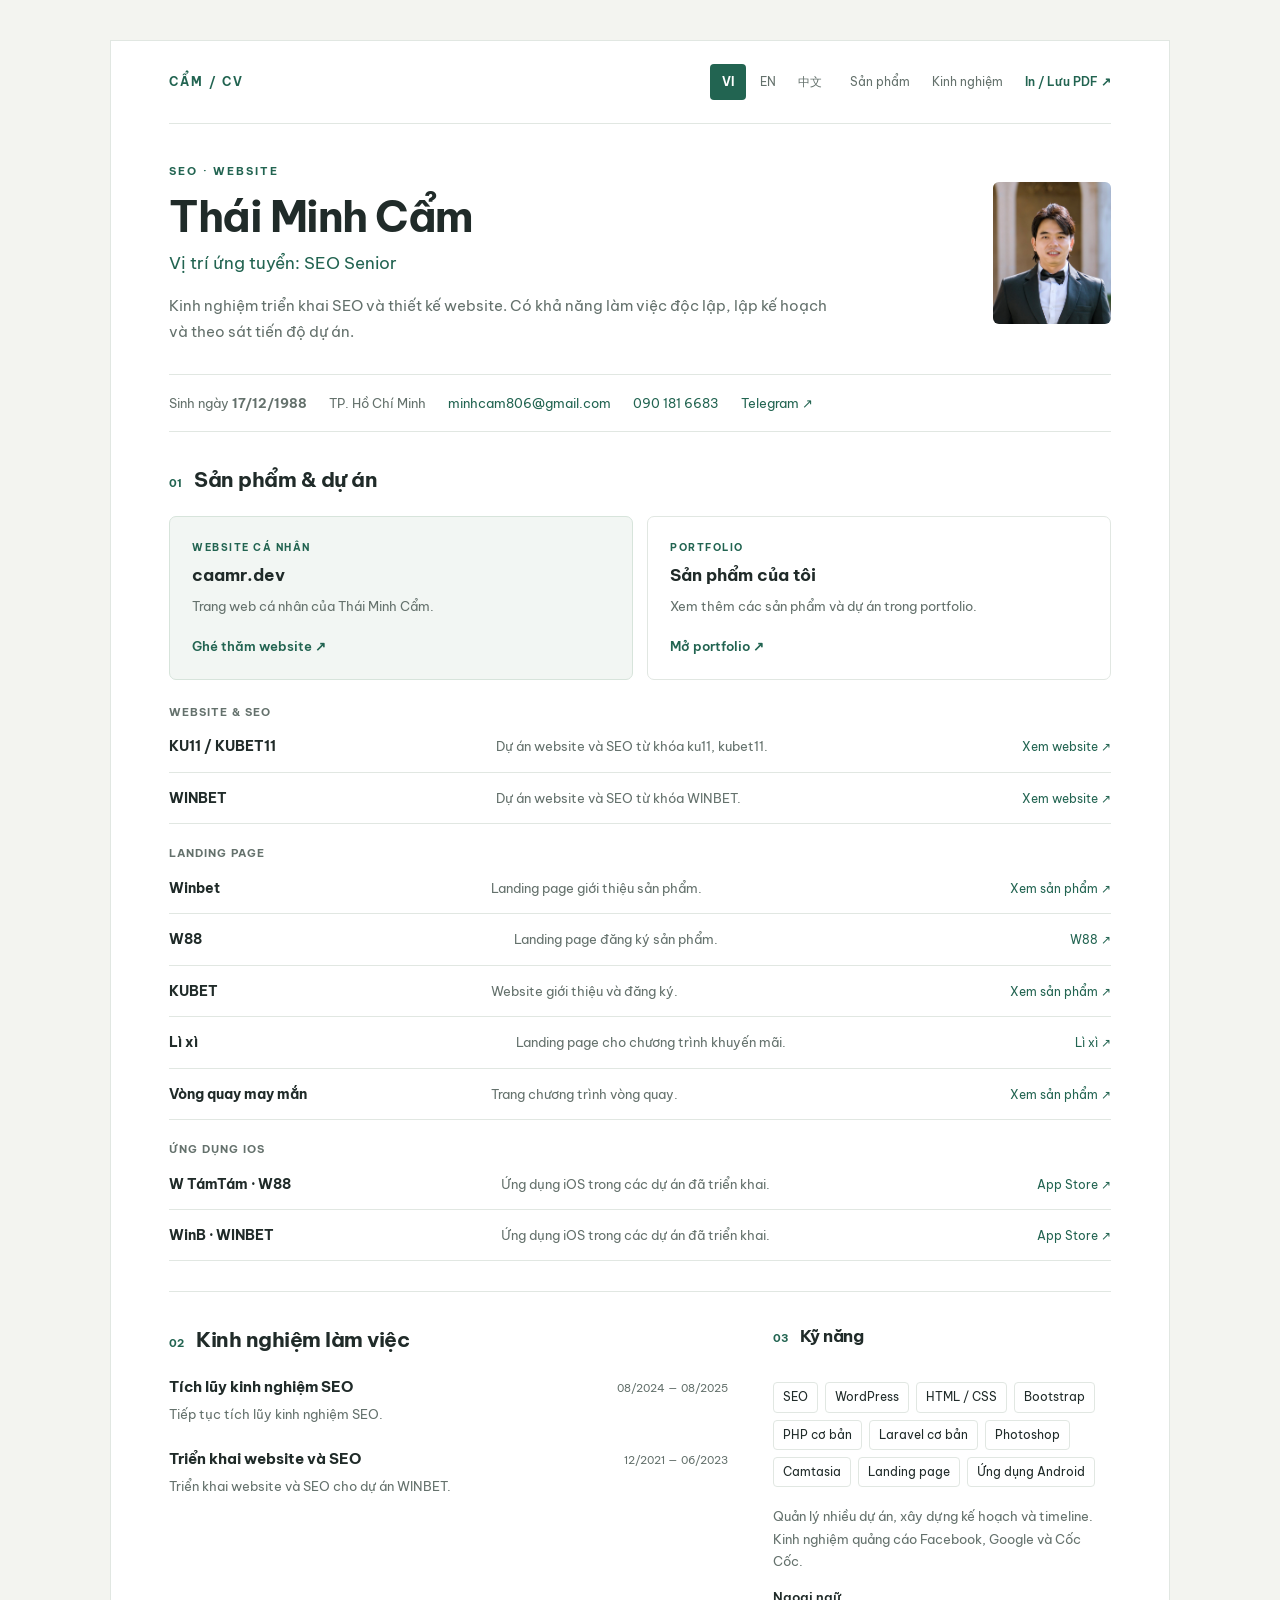
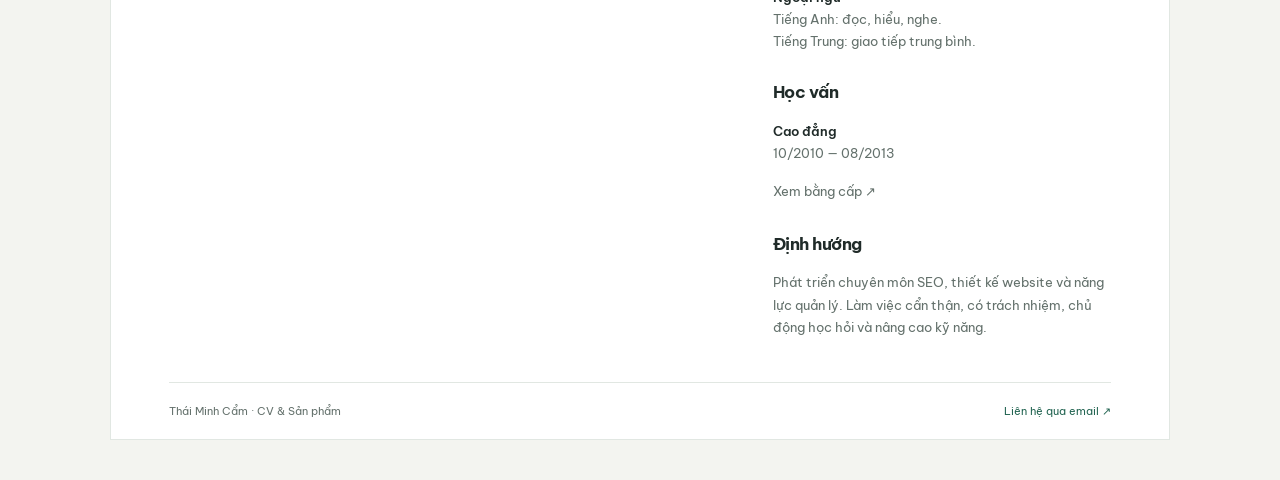
==== commit 30c42240: "update 26/20" ====
--- a/index.html
+++ b/index.html
@@ -5,13 +5,19 @@
     <meta name="viewport" content="width=device-width, initial-scale=1" />
     <meta
       name="description"
-      content="CV Thái Minh Cẩm — SEO, thiết kế website và digital marketing. Sản phẩm, kinh nghiệm và thông tin liên hệ."
+      content="CV Thái Minh Cẩm — SEO và thiết kế website. Sản phẩm, kinh nghiệm và thông tin liên hệ."
     />
     <meta name="theme-color" content="#226451" />
     <title>Thái Minh Cẩm — CV & Sản phẩm</title>
     <link rel="alternate" hreflang="vi" href="index.html" />
     <link rel="alternate" hreflang="en" href="en.html" />
     <link rel="alternate" hreflang="zh-CN" href="zh.html" />
+    <link rel="preconnect" href="https://fonts.googleapis.com" />
+    <link rel="preconnect" href="https://fonts.gstatic.com" crossorigin />
+    <link
+      href="https://fonts.googleapis.com/css2?family=Be+Vietnam+Pro:ital,wght@0,100;0,200;0,300;0,400;0,500;0,600;0,700;0,800;0,900;1,100;1,200;1,300;1,400;1,500;1,600;1,700;1,800;1,900&amp;display=swap"
+      rel="stylesheet"
+    />
     <link rel="stylesheet" href="styles.css" />
   </head>
   <body>
@@ -36,13 +42,11 @@
         </div>
         <div class="hero">
           <div>
-            <p class="eyebrow">SEO · Website · Digital Marketing</p>
+            <p class="eyebrow">SEO · Website</p>
             <h1>Thái Minh Cẩm</h1>
-            <p class="role">Vị trí ứng tuyển: SEO Senior · Nhân viên xuất nhập khẩu</p>
+            <p class="role">Vị trí ứng tuyển: SEO Senior</p>
             <p class="intro">
-              Kinh nghiệm triển khai SEO, thiết kế website và quản lý đội ngũ
-              marketing. Có khả năng làm việc độc lập, lập kế hoạch và theo sát
-              tiến độ dự án.
+              Kinh nghiệm triển khai SEO và thiết kế website. Có khả năng làm việc độc lập, lập kế hoạch và theo sát tiến độ dự án.
             </p>
           </div>
           <img
@@ -95,20 +99,6 @@
             >
           </article>
         </div>
-        <p class="project-group">Ứng dụng & nền tảng số</p>
-        <article class="project">
-          <h3>Cao Thủ Soi Số</h3>
-          <p>
-            Phát triển ứng dụng Android, xây dựng và vận hành website hỗ trợ thu
-            thập dữ liệu người dùng.
-          </p>
-          <a
-            href="https://caothusoiso.com"
-            target="_blank"
-            rel="noopener noreferrer"
-            >Xem website ↗</a
-          >
-        </article>
         <p class="project-group">Website & SEO</p>
         <article class="project">
           <h3>KU11 / KUBET11</h3>
@@ -211,76 +201,17 @@
           </div>
           <article class="job">
             <div class="job-head">
-              <h3>Phát triển ứng dụng & nền tảng số</h3>
-              <span class="date">11/2025 — 09/2026</span>
+              <h3>Tích lũy kinh nghiệm SEO</h3>
+              <span class="date">08/2024 — 08/2025</span>
             </div>
-            <p>Dự án Cao Thủ Soi Số</p>
-            <ul>
-              <li>
-                Phát triển và phát hành ứng dụng Android phục vụ thu thập dữ
-                liệu người dùng.
-              </li>
-              <li>
-                Xây dựng, vận hành website và kết nối các kênh mạng xã hội.
-              </li>
-            </ul>
+            <p>Tiếp tục tích lũy kinh nghiệm SEO.</p>
           </article>
           <article class="job">
             <div class="job-head">
-              <h3>Kinh doanh quán cà phê</h3>
-              <span class="date">08/2024 — 08/2025</span>
+              <h3>Triển khai website và SEO</h3>
+              <span class="date">12/2021 — 06/2023</span>
             </div>
-            <p>
-              Mở và vận hành quán cà phê; tiếp tục tích lũy kinh nghiệm SEO. Tự
-              học MongoDB, Next.js, Laravel và Node.js.
-            </p>
-          </article>
-          <article class="job">
-            <div class="job-head">
-              <h3>Tập đoàn Somi</h3>
-              <span class="date">03/2019 — 06/2024</span>
-            </div>
-            <p>Marketing · Quản lý đội ngũ · Website & SEO</p>
-            <ul>
-              <li>
-                <strong>03/2019 – 12/2019:</strong> Nhân viên marketing, mở rộng
-                thị trường KUBET.
-              </li>
-              <li>
-                <strong>12/2019 – 12/2021:</strong> Tổ trưởng marketing, quản lý
-                15 thành viên; đào tạo nhân viên và phát triển nguồn khách hàng.
-              </li>
-              <li>
-                <strong>12/2021 – 06/2023:</strong> Tổ trưởng marketing, quản lý
-                18 thành viên tại thị trường WINBET. Triển khai website, SEO,
-                landing page và ứng dụng; hỗ trợ chuyển đổi thị trường.
-              </li>
-              <li>
-                <strong>06/2023 – 06/2024:</strong> Marketing, tìm kiếm khách
-                hàng và mở rộng thị trường KUBET.
-              </li>
-            </ul>
-          </article>
-          <article class="job">
-            <div class="job-head">
-              <h3>Tập đoàn TLK</h3>
-              <span class="date">03/2017 — 02/2019</span>
-            </div>
-            <p>Nhân viên thu mua, làm hồ sơ xuất khẩu trái cây.</p>
-          </article>
-          <article class="job">
-            <div class="job-head">
-              <h3>Công ty Tràng An</h3>
-              <span class="date">09/2015 — 10/2017</span>
-            </div>
-            <p>Nhân viên phụ trách vận hành máy CNC.</p>
-          </article>
-          <article class="job">
-            <div class="job-head">
-              <h3>Nam Vinh Phát</h3>
-              <span class="date">08/2014 — 09/2015</span>
-            </div>
-            <p>Nhân viên vận hành máy phay cơ.</p>
+            <p>Triển khai website và SEO cho dự án WINBET.</p>
           </article>
         </section>
         <section aria-label="Kỹ năng và học vấn">
--- a/styles.css
+++ b/styles.css
@@ -16,7 +16,8 @@
   background: #f3f4f0;
   color: var(--ink);
   font:
-    15px/1.7 -apple-system,
+    15px/1.7 "Be Vietnam Pro",
+    -apple-system,
     BlinkMacSystemFont,
     "Segoe UI",
     Arial,
@@ -446,7 +447,7 @@
 .language-switcher { display: flex; gap: 4px; margin-left: auto; }
 .language-switcher a { display: inline-flex; align-items: center; justify-content: center; min-width: 36px; min-height: 36px; padding: 4px 8px; border-radius: 4px; font-size: 12px; color: var(--muted); }
 .language-switcher a[aria-current="page"] { background: var(--accent); color: white; font-weight: 700; }
-:lang(zh-CN) body { font-family: -apple-system, BlinkMacSystemFont, "Segoe UI", "PingFang SC", "Microsoft YaHei", Arial, sans-serif; }
+:lang(zh-CN) body { font-family: "Be Vietnam Pro", -apple-system, BlinkMacSystemFont, "Segoe UI", "PingFang SC", "Microsoft YaHei", Arial, sans-serif; }
 :lang(zh-CN) h1, :lang(zh-CN) h2, :lang(zh-CN) .eyebrow, :lang(zh-CN) .tag { letter-spacing: normal; }
 @media (max-width: 440px) {
   .topbar > nav { width: 100%; justify-content: space-between; }
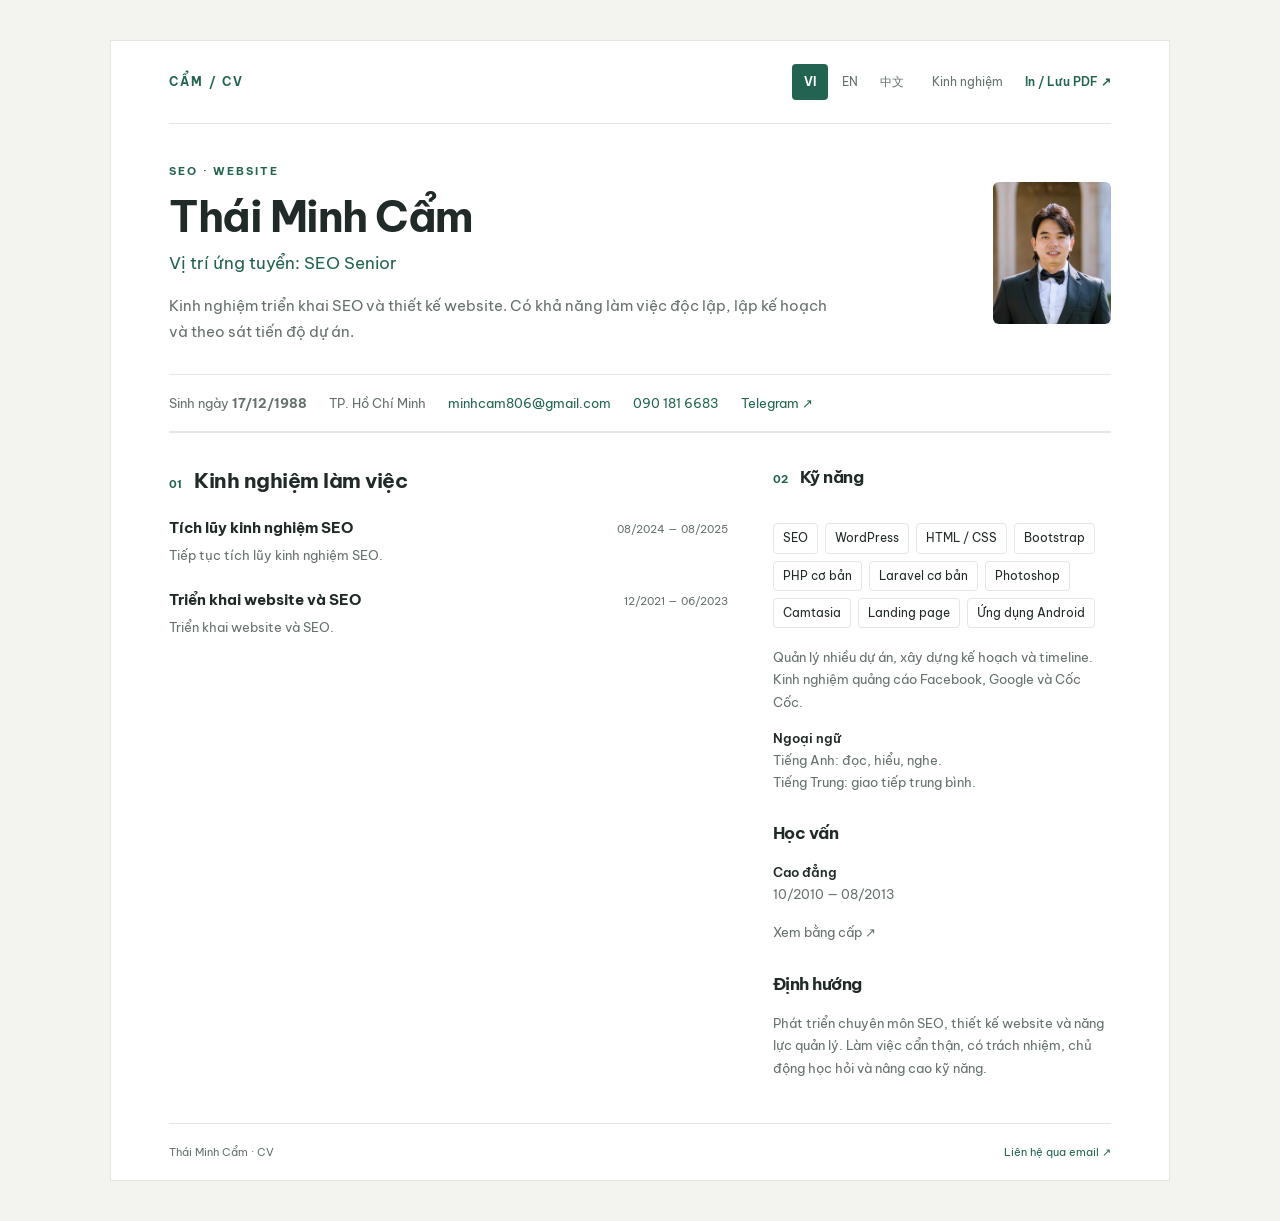
==== commit ff40f2e0: "no bet" ====
--- a/index.html
+++ b/index.html
@@ -5,10 +5,10 @@
     <meta name="viewport" content="width=device-width, initial-scale=1" />
     <meta
       name="description"
-      content="CV Thái Minh Cẩm — SEO và thiết kế website. Sản phẩm, kinh nghiệm và thông tin liên hệ."
+      content="CV Thái Minh Cẩm — SEO và thiết kế website. Kinh nghiệm và thông tin liên hệ."
     />
     <meta name="theme-color" content="#226451" />
-    <title>Thái Minh Cẩm — CV & Sản phẩm</title>
+    <title>Thái Minh Cẩm — CV</title>
     <link rel="alternate" hreflang="vi" href="index.html" />
     <link rel="alternate" hreflang="en" href="en.html" />
     <link rel="alternate" hreflang="zh-CN" href="zh.html" />
@@ -33,7 +33,6 @@
             <a href="zh.html" lang="zh-CN" hreflang="zh-CN">中文</a>
           </nav>
           <nav aria-label="Điều hướng CV">
-            <a href="#san-pham">Sản phẩm</a>
             <a href="#kinh-nghiem">Kinh nghiệm</a>
             <button class="print" type="button" onclick="window.print()">
               In / Lưu PDF ↗
@@ -70,133 +69,10 @@
           >
         </div>
       </header>
-      <section id="san-pham" aria-labelledby="products-title">
-        <div class="section-head">
-          <span class="number">01</span>
-          <h2 id="products-title">Sản phẩm & dự án</h2>
-        </div>
-        <div class="featured">
-          <article class="feature primary">
-            <span class="tag">Website cá nhân</span>
-            <h3>caamr.dev</h3>
-            <p>Trang web cá nhân của Thái Minh Cẩm.</p>
-            <a
-              href="https://caamr.dev"
-              target="_blank"
-              rel="noopener noreferrer"
-              >Ghé thăm website ↗</a
-            >
-          </article>
-          <article class="feature">
-            <span class="tag">Portfolio</span>
-            <h3>Sản phẩm của tôi</h3>
-            <p>Xem thêm các sản phẩm và dự án trong portfolio.</p>
-            <a
-              href="https://porfoliocaamr.vercel.app/"
-              target="_blank"
-              rel="noopener noreferrer"
-              >Mở portfolio ↗</a
-            >
-          </article>
-        </div>
-        <p class="project-group">Website & SEO</p>
-        <article class="project">
-          <h3>KU11 / KUBET11</h3>
-          <p>Dự án website và SEO từ khóa ku11, kubet11.</p>
-          <a
-            href="https://ku11bet1.com"
-            target="_blank"
-            rel="noopener noreferrer"
-            >Xem website ↗</a
-          >
-        </article>
-        <article class="project">
-          <h3>WINBET</h3>
-          <p>Dự án website và SEO từ khóa WINBET.</p>
-          <a
-            href="https://webwinbet.com"
-            target="_blank"
-            rel="noopener noreferrer"
-            >Xem website ↗</a
-          >
-        </article>
-        <p class="project-group">Landing page</p>
-        <article class="project">
-          <h3>Winbet</h3>
-          <p>Landing page giới thiệu sản phẩm.</p>
-          <a
-            href="https://www.kuby77pro.asia/winbet"
-            target="_blank"
-            rel="noopener noreferrer"
-            >Xem sản phẩm ↗</a
-          >
-        </article>
-        <article class="project">
-          <h3>W88</h3>
-          <p>Landing page đăng ký sản phẩm.</p>
-          <a
-            href="https://www.trangchudangkygame.online/w88"
-            target="_blank"
-            rel="noopener noreferrer"
-            >W88 ↗</a
-          >
-        </article>
-        <article class="project">
-          <h3>KUBET</h3>
-          <p>Website giới thiệu và đăng ký.</p>
-          <a
-            href="https://www.trangchudangkygame.online"
-            target="_blank"
-            rel="noopener noreferrer"
-            >Xem sản phẩm ↗</a
-          >
-        </article>
-        <article class="project">
-          <h3>Lì xì</h3>
-          <p>Landing page cho chương trình khuyến mãi.</p>
-          <a
-            href="https://lixi.quadoithuong.com/"
-            target="_blank"
-            rel="noopener noreferrer"
-            >Lì xì ↗</a
-          >
-        </article>
-        <article class="project">
-          <h3>Vòng quay may mắn</h3>
-          <p>Trang chương trình vòng quay.</p>
-          <a
-            href="https://spin.trangchudangkygame.online/"
-            target="_blank"
-            rel="noopener noreferrer"
-            >Xem sản phẩm ↗</a
-          >
-        </article>
-        <p class="project-group">Ứng dụng iOS</p>
-        <article class="project">
-          <h3>W TámTám · W88</h3>
-          <p>Ứng dụng iOS trong các dự án đã triển khai.</p>
-          <a
-            href="https://apps.apple.com/vn/app/w-t%C3%A1mt%C3%A1m/id6448176422?l=vi"
-            target="_blank"
-            rel="noopener noreferrer"
-            >App Store ↗</a
-          >
-        </article>
-        <article class="project">
-          <h3>WinB · WINBET</h3>
-          <p>Ứng dụng iOS trong các dự án đã triển khai.</p>
-          <a
-            href="https://apps.apple.com/vn/app/winb/id6448887584?l=vi"
-            target="_blank"
-            rel="noopener noreferrer"
-            >App Store ↗</a
-          >
-        </article>
-      </section>
       <div class="lower">
         <section id="kinh-nghiem" aria-labelledby="experience-title">
           <div class="section-head">
-            <span class="number">02</span>
+            <span class="number">01</span>
             <h2 id="experience-title">Kinh nghiệm làm việc</h2>
           </div>
           <article class="job">
@@ -211,13 +87,13 @@
               <h3>Triển khai website và SEO</h3>
               <span class="date">12/2021 — 06/2023</span>
             </div>
-            <p>Triển khai website và SEO cho dự án WINBET.</p>
+            <p>Triển khai website và SEO.</p>
           </article>
         </section>
         <section aria-label="Kỹ năng và học vấn">
           <div class="aside-section">
             <div class="section-head">
-              <span class="number">03</span>
+              <span class="number">02</span>
               <h2>Kỹ năng</h2>
             </div>
             <ul class="skills">
@@ -265,7 +141,7 @@
         </section>
       </div>
       <footer>
-        <span>Thái Minh Cẩm · CV & Sản phẩm</span
+        <span>Thái Minh Cẩm · CV</span
         ><a href="mailto:minhcam806@gmail.com">Liên hệ qua email ↗</a>
       </footer>
     </main>
